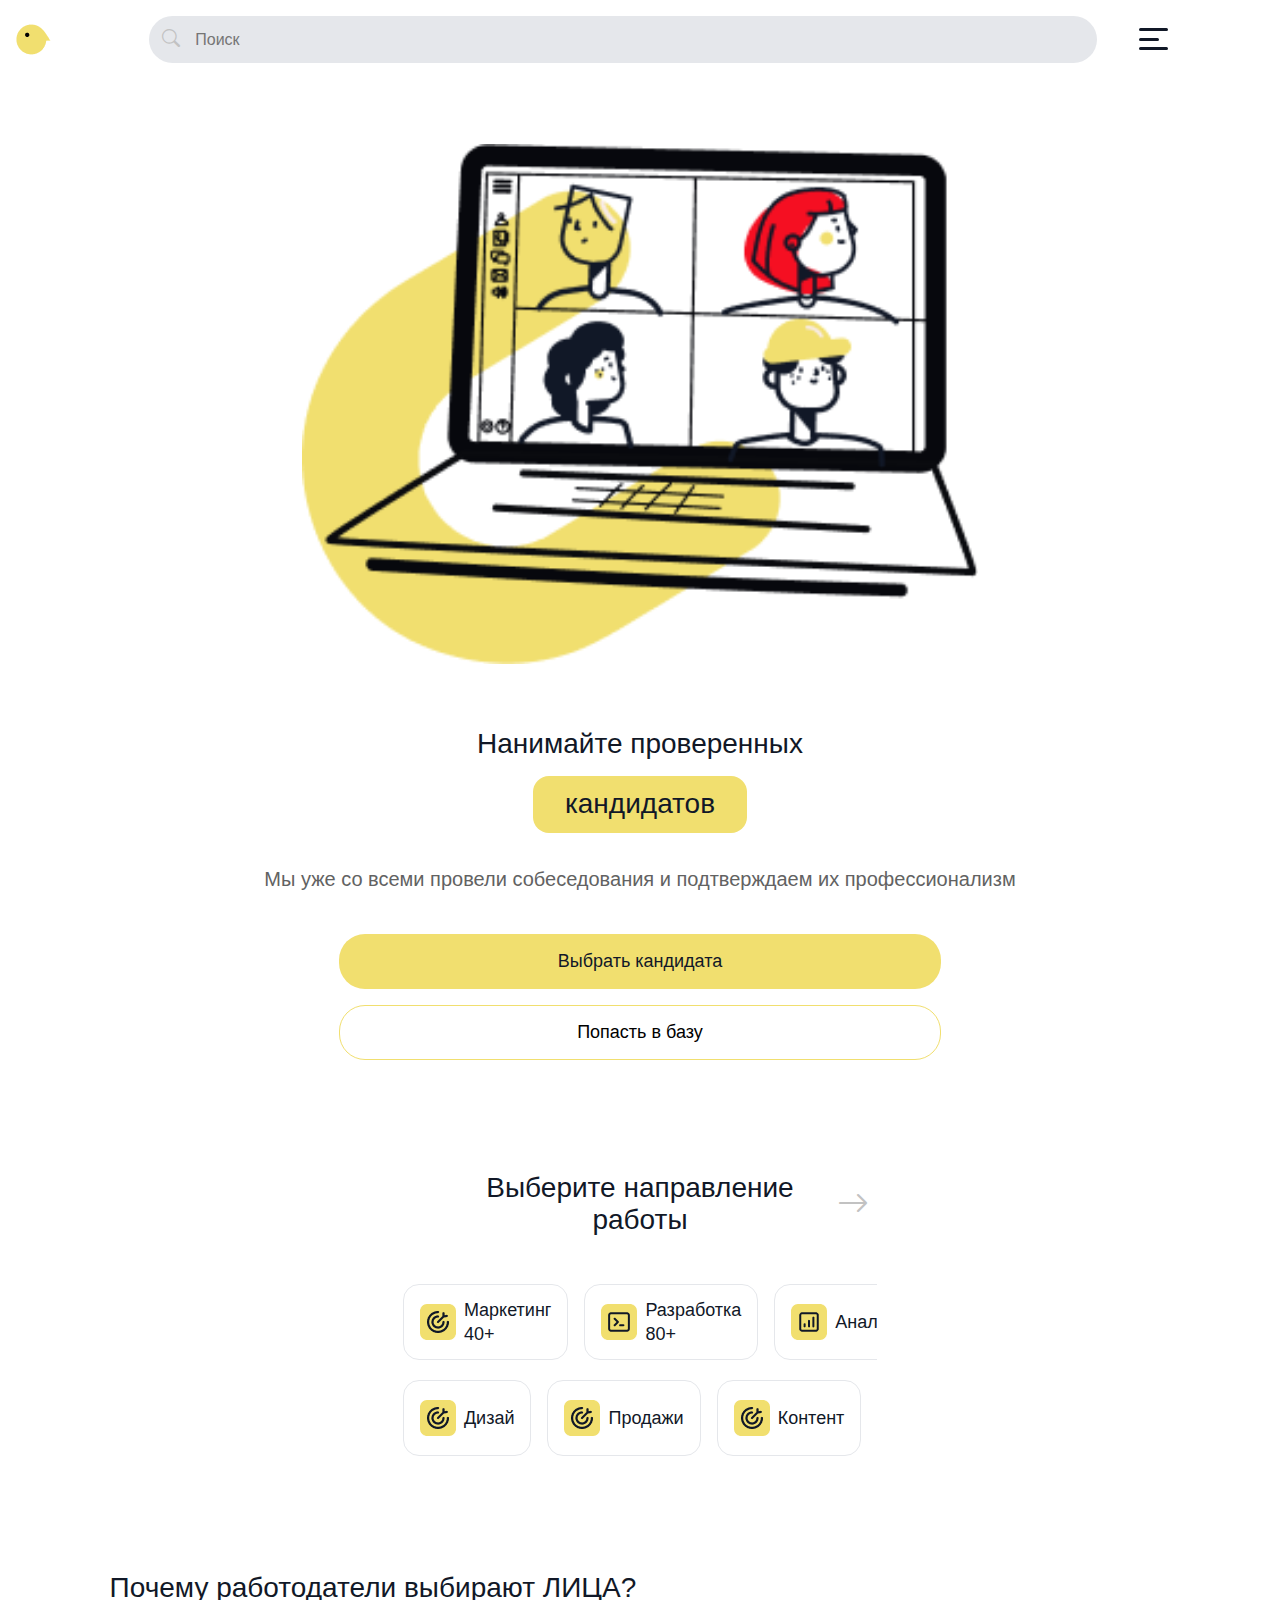
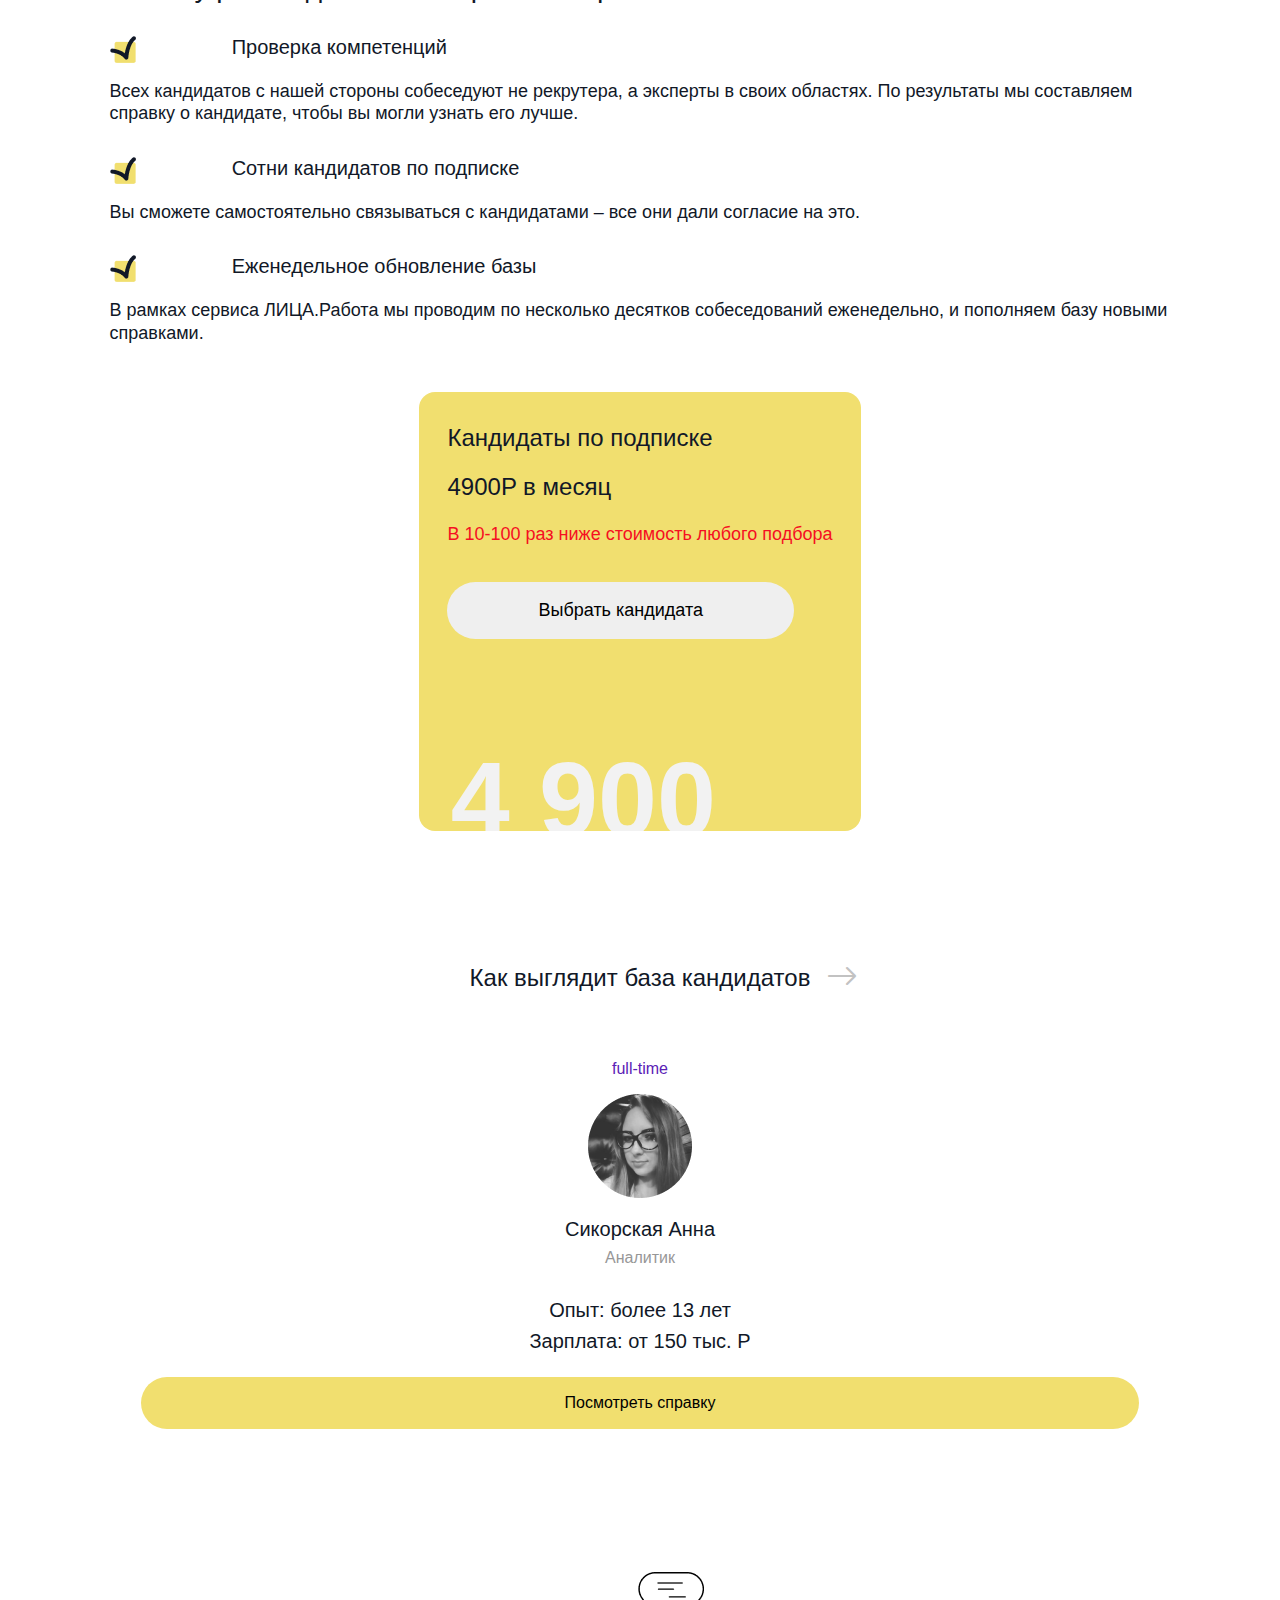
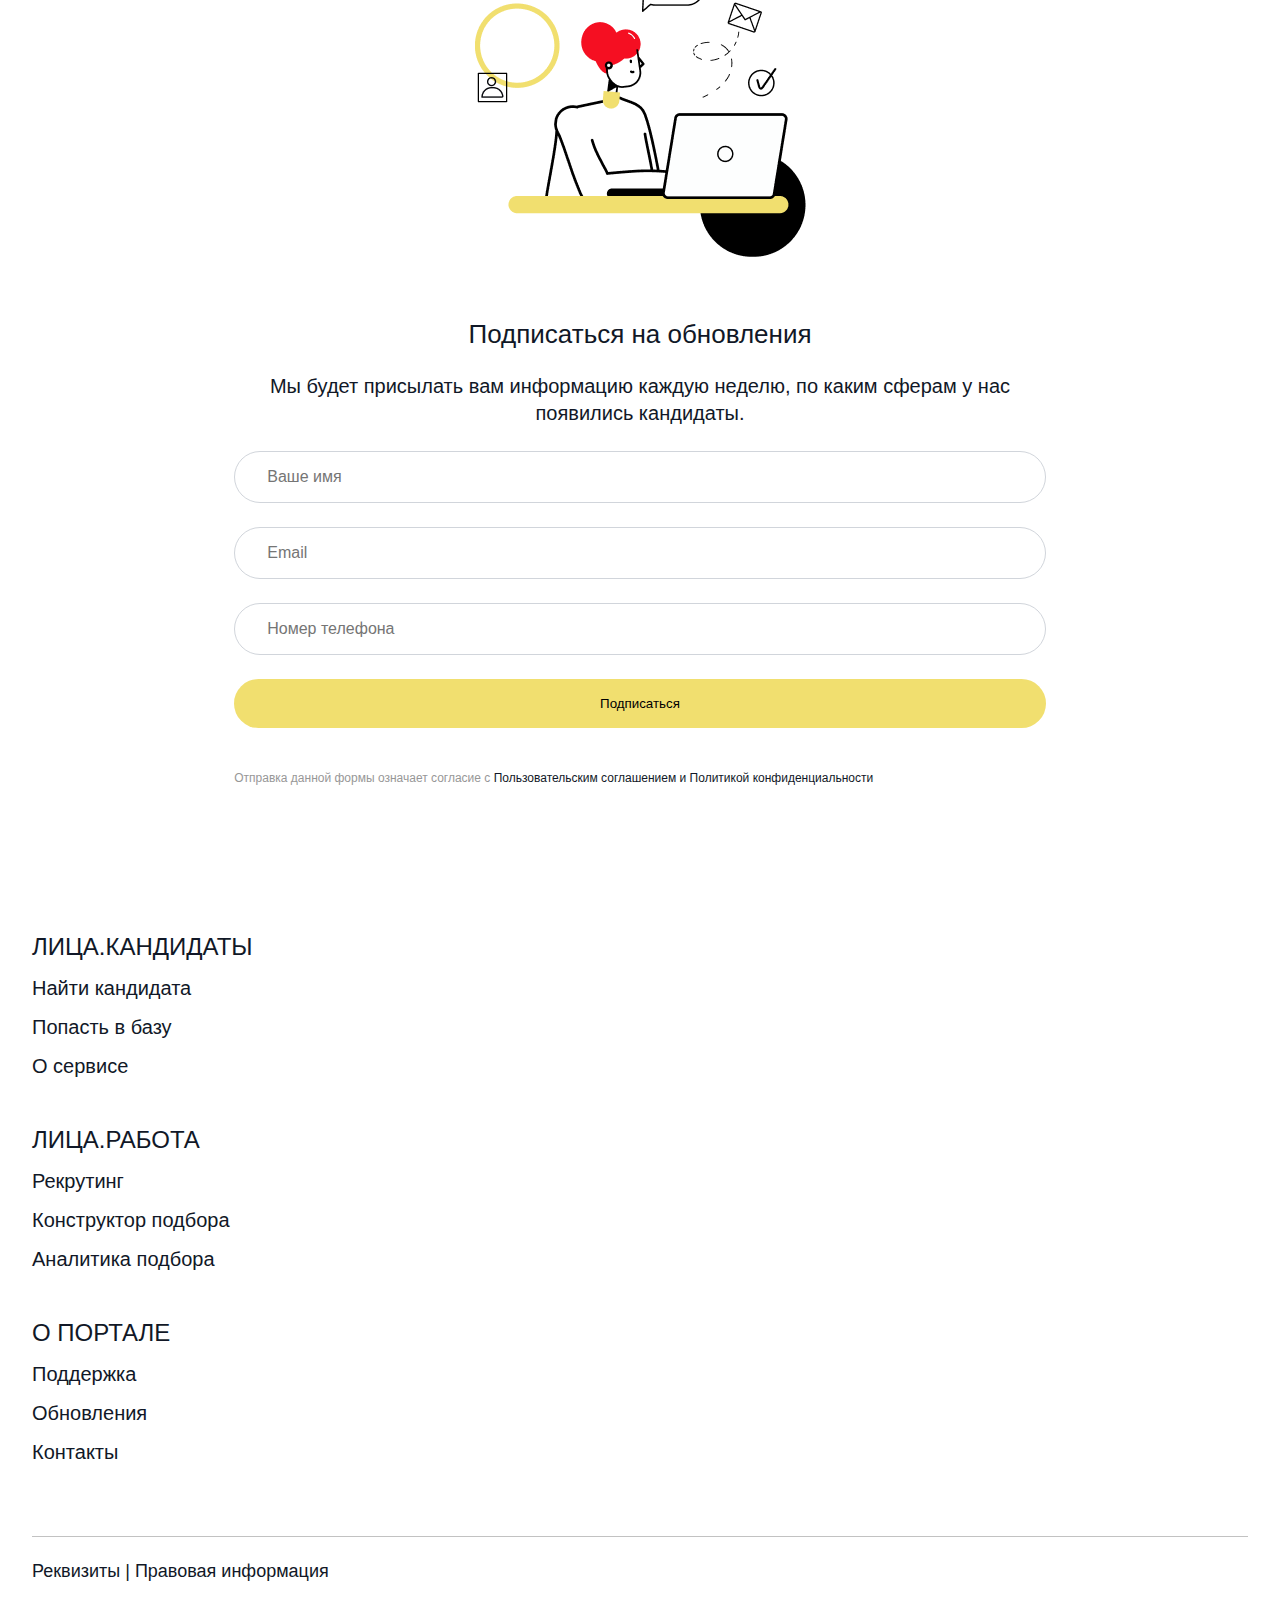
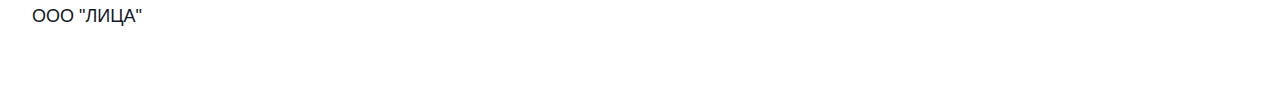
==== index.html @ d03c1501 "add fogot password element" ====
<!DOCTYPE html>
<html lang="en">
<head>
    <meta charset="UTF-8">
    <meta http-equiv="X-UA-Compatible" content="IE=edge">
    <meta name="viewport" content="width=device-width, initial-scale=1.0">
    <!-- StyleSheet -->
    <link rel="stylesheet" href="./css/main.css">

    <!-- BootStrap icons -->
    <link rel="stylesheet" href="https://cdn.jsdelivr.net/npm/bootstrap-icons@1.10.2/font/bootstrap-icons.css">
    <title>Лица.Кандмдаты</title>
</head>
<body>

    <header class="sticky__header">
        <img src="./img/logo.png" alt="">
        <div class="sticky__header--search">
            <i class="bi bi-search"></i>
            <input type="text" placeholder="Поиск">
        </div>
        <div class="sticky__header--menu">
            <div class="sticky__header--menu--item"></div>
        </div>
    </header>

    <section class="header">
        <img class="header--img" src="./img/scene 14.png" alt="">

        <article>
            <h1>Нанимайте проверенных</h1>
            <h1 class="sub_cite">кандидатов</h1>
            <p>Мы уже со всеми провели собеседования и подтверждаем их профессионализм</p>
            <button class="select_candidate">Выбрать кандидата</button>
            <button class="base_structers">Попасть в базу</button>
        </article>
    </section>

    <!-- PopUp Menu -->
    <div class="popUpMenu">
        <header>
            <img src="./img/logo.png" alt="">
            <div class="sticky__header--menu">
                <div class="menu--item"></div>
            </div>
        </header>
        <div class="popUpMenu__search">
            <i class="bi bi-search"></i>
            <input type="text" placeholder="Поиск">
        </div>

        <div class="popUpMenu__mergeList">
            <ul>
                <li class="head-item" id="markets">Маркетинг</li>
                <ul class="markets"></ul>
                <li class="head-item" id="backeEnd">Backend-разработчик</li>
                <ul class="backeEnd"></ul>
                <li class="head-item" id="disign">Дизайнеры</li>
                <ul class="disign"></ul>
                <li class="head-item" id="manage">Менеджеры по продажам</li>
                <ul class="manage"></ul>
                <li class="head-item">Пункт 1</li>
                <li class="head-item">Пункт 2</li>
                <li class="head-item">Пункт 3</li>
            </ul>
        </div>

        <span class="show--more">Еще <span><i class="bi bi-caret-down"></i></span></span>

        <ul class="popUpMenu__list">
            <li><a href="#">Найти кандидата</a></li>
            <li><a href="#">Попасть в базу</a></li>
            <li><a href="#">О сервисе</a></li>
        </ul>

        <button class="popUpMenu__open--btn">Войти</button>

        <h4 class="popUpMenu__regLink">Еще нет аккаунта?<a href="#"> Зарегистрироваться</a></h4>
    </div>

    <!-- Chouse direction section -->
    <section class="direction">
        <div class="direction__logo">
            <i class="bi bi-arrow-left slider__links--left"></i>
            <h1>Выберите направление работы</h1>
            <i class="bi bi-arrow-right slider__links--right"></i>
        </div>

        <div class="direction__slideMenu">

            <div class="row">
                <div class="slide">
                    <img src="./img/icon/market.png" alt="">
                    <p>Маркетинг 40+</p>
               </div>
               <div class="slide">
                   <img src="./img/icon/dev.png" alt="">
                   <p>Разработка 80+</p>
              </div>
              <div class="slide">
                   <img src="./img/icon/analis.png" alt="">
                   <p>Аналитика</p>
               </div>
               <div class="slide">
                   <img src="./img/icon/community.png" alt="">
                   <p>Комьюнити</p>
               </div>
            </div>

            <div class="row second-row">
                <div class="slide">
                    <img src="./img/icon/market.png" alt="">
                    <p>Дизай</p>
                </div>
                <div class="slide">
                    <img src="./img/icon/market.png" alt="">
                    <p>Продажи</p>
                </div>
                <div class="slide">
                    <img src="./img/icon/market.png" alt="">
                    <p>Контент</p>
                </div>
                <div class="slide">
                    <img src="./img/icon/market.png" alt="">
                    <p>Топ-менеджмент</p>
                </div>
            </div>
        </div>
    </section>

    <!-- Recomendation section -->
    <section class="recomendation">
        <h1>Почему работодатели выбирают ЛИЦА?</h1>
        <article class="recomendation__add">
            <img src="./img/yes.png" alt=""> 
            <h2>Проверка компетенций</h2>
            <p>Всех кандидатов с нашей стороны собеседуют не рекрутера,
                а эксперты в своих областях.
                По результаты мы составляем справку о кандидате, чтобы вы могли узнать его лучше.</p>
        </article>

        <article class="recomendation__add">
            <img src="./img/yes.png" alt=""> 
            <h2>Сотни кандидатов
                по подписке</h2>
            <p>Вы сможете самостоятельно связываться с кандидатами – все они дали согласие на это.</p>
        </article>

        <article class="recomendation__add">
            <img src="./img/yes.png" alt=""> 
            <h2>Еженедельное обновление базы</h2>
            <p>В рамках сервиса ЛИЦА.Работа
                мы проводим по несколько десятков собеседований еженедельно, и пополняем базу новыми справками.</p>
        </article>

        <section class="recomendation__article">
            <article>
                <h1>Кандидаты по подписке</h1>
                <h1>4900P в месяц</h1>
        
                <h2>В 10-100 раз ниже стоимость любого подбора</h2>
    
                <button>Выбрать кандидата</button>
            </article>

            <h3>4 900</h3>
        </section>

    </section>
    

    <!-- Slider with catdidates -->
    <section class="people">
        <div class="people__slide--buttons">
            <i class="bi bi-arrow-left slider__people--left"></i>
            <h1>Как выглядит база кандидатов</h1>
            <i class="bi bi-arrow-right slider__people--right"></i>
        </div>

        <section class="people__slider">
            <article class="people__slider--item">
                <h3>full-time</h3>
                <div class="people__slider__circle">
                    <img src="./img/people/Avatar(4).png" alt="">
                </div>

                <h2 class="people__slider--item--name">Сикорская Анна</h2>
                <h5>Аналитик</h5>
                <h4>Опыт: более 13 лет</h4>
                <h4>Зарплата: от 150 тыс. Р</h4>

                <button class="people__slider--item--btn">Посмотреть справку</button>
            </article>

            <article class="people__slider--item">
                <h3> <span>part-time</span> full-time</h3>
                <div class="people__slider__circle">
                    <img src="./img/people/Avatar(1).png" alt="">
                </div>

                <h2 class="people__slider--item--name">Анциферов Владимир</h2>
                <h5>Директор по маркетингу</h5>
                <h4>Опыт: более 13 лет</h4>
                <h4>Зарплата: от 200 тыс. Р</h4>

                <button class="people__slider--item--btn">Посмотреть справку</button>
            </article>

            <article class="people__slider--item">
                <h3> <span>part-time</span> full-time</h3>
                <div class="people__slider__circle">
                    <img src="./img/people/Avatar(2).png" alt="">
                </div>

                <h2 class="people__slider--item--name">Демидова Дарья</h2>
                <h5>Брендмейкер</h5>
                <h4>Опыт: более 10 лет</h4>
                <h4>Зарплата: от 100 тыс. Р</h4>

                <button class="people__slider--item--btn">Посмотреть справку</button>
            </article>
        </section>
    </section>

    <!-- Following us section -->
    <section class="follow">
        <img src="./img/scene3.png" alt="">

        <div class="follow__section">
            <h1>Подписаться на обновления</h1>
            <h2>Мы будет присылать вам информацию каждую неделю,
                по каким сферам у нас появились кандидаты.
            </h2>
            <input type="text" class="follow__section--name" placeholder="Ваше имя">
            <input type="text" class="follow__section--email" placeholder="Email">
            <input type="text" class="follow__section--phone" placeholder="Номер телефона">

            <button class="follow__section--btn">Подписаться</button>

            <p><span>Отправка данной формы означает согласие с </span> Пользовательским соглашением и Политикой конфиденциальности</p>
        </div>
    </section>

    <!-- Footer section -->
    <section class="footer">
        <ul class="footer__candidates">
            <li class="footer__candidates--item head">Лица.Кандидаты</li>
            <li class="footer__candidates--item"><a href="#">Найти кандидата</a></li>
            <li class="footer__candidates--item"><a href="#">Попасть в базу</a></li>
            <li class="footer__candidates--item"><a href="#">О сервисе</a></li>
        </ul>

        <ul class="footer__job">
            <li class="footer__job--item head">Лица.Работа</li>
            <li class="footer__job--item"><a href="#">Рекрутинг</a></li>
            <li class="footer__job--item"><a href="#">Конструктор подбора</a></li>
            <li class="footer__job--item"><a href="#">Аналитика подбора</a></li>
        </ul>

        <ul class="footer__portal">
            <li class="footer__portal--item head" >О портале</li>
            <li class="footer__portal--item"><a href="#">Поддержка</a></li>
            <li class="footer__portal--item"><a href="#">Обновления</a></li>
            <li class="footer__portal--item"><a href="#">Контакты</a></li>
        </ul>

        <footer>
            <h5 class="recvisite"><a href="#">Реквизиты</a> | <a href="#">Правовая информация</a></h5>
            <h5 class="company">ООО "ЛИЦА"</h5>
        </footer>
    </section>

    <script type="module" src="./js/main.js"></script>
</body>
</html>
---- css/main.css ----
* {
  padding: 0;
  margin: 0;
  box-sizing: border-box;
  font-weight: 400;
}

.sticky__header {
  position: fixed;
  display: grid;
  grid-template-columns: 10% 80% 10%;
  align-items: center;
  width: 100%;
  padding: 1rem;
  background-color: #fff;
  z-index: 2;
}
.sticky__header img {
  position: relative;
}
.sticky__header--search {
  background: #E5E7EB;
  color: #c2c2c2;
  padding: 0.8rem;
  border-radius: 1.6rem;
  width: 95%;
  opacity: 1;
  margin-left: 0.5rem;
}
.sticky__header--search i {
  padding-right: 0.7rem;
  font-size: 18px;
}
.sticky__header--search input {
  height: 100%;
  background: transparent;
  border: none;
  outline: none;
  width: 80%;
  font-size: 16px;
}
.sticky__header .hide {
  opacity: 0;
}
.sticky__header--menu {
  width: 1.8rem;
  height: 1.8rem;
  display: grid;
  grid-template-rows: 1fr 1fr 1fr;
  align-items: center;
  cursor: pointer;
}
.sticky__header--menu--item {
  background: #111827;
  width: 70%;
  height: 3px;
  border-radius: 3px;
}
.sticky__header--menu::after {
  content: "";
  background: #111827;
  width: 100%;
  height: 3px;
  border-radius: 3px;
}
.sticky__header--menu::before {
  content: "";
  background: #111827;
  width: 100%;
  height: 3px;
  border-radius: 3px;
}
.sticky__header--menu:hover .menu--item {
  background: #626262;
}
.sticky__header--menu:hover::before {
  background: #626262;
}
.sticky__header--menu:hover::after {
  background: #626262;
}

.header {
  display: flex;
  flex-direction: column;
  align-items: center;
  gap: 4rem;
  margin-top: 8rem;
}
.header--img {
  display: flex;
  flex-direction: column;
  width: 90%;
}
.header article {
  display: flex;
  flex-direction: column;
  text-align: center;
  gap: 1rem;
  align-items: center;
}
.header article .sub_cite {
  background-color: #F1DF6F;
  padding: 0.8rem 2rem;
  border-radius: 1rem;
}
.header article p {
  margin-top: 1rem;
  margin-bottom: 1.5rem;
  font-size: 20px;
  color: #626262;
  font-size: 400;
  line-height: 1.8rem;
}
.header article button {
  width: 80%;
  font-size: 18px;
  padding: 1rem 3rem;
  border-radius: 26px;
  border: 1px solid transparent;
  cursor: pointer;
}
.header article .select_candidate {
  background: #F1DF6F;
  color: #111827;
}
.header article .select_candidate:hover {
  background: transparent;
  border: 1px solid #F1DF6F;
}
.header article .base_structers {
  background: transparent;
  border: 1px solid #F1DF6F;
}
.header article .base_structers:hover {
  background: #F1DF6F;
  border: 1px solid transparent;
}

.popUpMenu {
  position: fixed;
  display: flex;
  flex-direction: column;
  width: 100%;
  z-index: 2;
  z-index: 1;
  background: #fff;
  padding: 1rem;
  gap: 2rem;
  visibility: hidden;
  transition: all 0.5s ease-in-out;
  transform: translateY(-100rem);
}
.popUpMenu header {
  display: flex;
  flex-direction: row;
  align-items: center;
  width: 100%;
}
.popUpMenu header .sticky__header--menu {
  position: absolute;
  width: 1.8rem;
  height: 1.8rem;
  right: 0;
  margin: 1rem;
  display: grid;
  grid-template-rows: 1fr 1fr 1fr;
  align-items: center;
  cursor: pointer;
}
.popUpMenu header .sticky__header--menu--item {
  background: #111827;
  width: 70%;
  height: 3px;
  border-radius: 3px;
  visibility: hidden;
}
.popUpMenu header .sticky__header--menu::after {
  content: "";
  background: #111827;
  width: 100%;
  height: 3px;
  border-radius: 3px;
  transform: rotate(45deg);
  transform: rotate(45deg) translateY(-1px) translateX(-1px);
}
.popUpMenu header .sticky__header--menu::before {
  content: "";
  background: #111827;
  width: 100%;
  height: 3px;
  border-radius: 3px;
  transform: rotate(-45deg) translateY(12px) translateX(-12px);
}
.popUpMenu header .sticky__header--menu:hover::before {
  background: #626262;
}
.popUpMenu header .sticky__header--menu:hover::after {
  background: #626262;
}
.popUpMenu__search {
  background: #fff;
  color: #c2c2c2;
  padding: 0.8rem;
  border-radius: 1.6rem;
  border: 1px solid #E5E7EB;
  width: 100%;
}
.popUpMenu__search i {
  padding-right: 0.7rem;
  font-size: 18px;
}
.popUpMenu__search input {
  height: 100%;
  background: transparent;
  border: none;
  outline: none;
  width: 85%;
  font-size: 16px;
}
.popUpMenu ul {
  padding-left: 1rem;
}
.popUpMenu ul li {
  margin-bottom: 1rem;
  font-size: 18px;
  font-weight: 400;
  cursor: pointer;
}
.popUpMenu ul .select--item {
  color: #F50F22;
}
.popUpMenu__mergeList {
  height: 6rem;
  overflow: hidden;
  transition: all 1s ease-in-out;
}
.popUpMenu .show--more {
  cursor: pointer;
  margin-left: 1rem;
}
.popUpMenu__open--btn {
  width: 100%;
  font-size: 18px;
  padding: 0.8rem;
  border-radius: 26px;
  border: 1px solid transparent;
  cursor: pointer;
  background: #F1DF6F;
}
.popUpMenu__open--btn:hover {
  border: 1px solid #F1DF6F;
  background: #fff;
}
.popUpMenu__regLink {
  margin-top: -1rem;
  font-weight: 400;
  text-align: center;
  font-size: 16px;
  margin-bottom: 5rem;
}
.popUpMenu__regLink a {
  color: #F50F22;
}

.direction {
  display: flex;
  flex-direction: column;
  gap: 3rem;
}
.direction__logo {
  display: grid;
  grid-template-columns: 10% 80% 10%;
  align-items: center;
  text-align: center;
}
.direction__logo i {
  font-size: 2rem;
  color: #c2c2c2;
  cursor: pointer;
}
.direction__logo i:hover {
  color: #626262;
}
.direction__slideMenu {
  position: relative;
  height: 11rem;
  display: grid;
  grid-template-rows: 1fr 1fr;
  gap: 1rem;
  overflow: hidden;
}
.direction__slideMenu .row {
  padding: -1rem;
  position: absolute;
  width: 100%;
  display: flex;
  flex-direction: row;
  gap: 1rem;
  transition: all 0.4s ease-in-out;
}
.direction__slideMenu .row .slide {
  display: flex;
  flex-direction: row;
  padding: 0.8rem 1rem;
  background: #fff;
  border: 1px solid #E5E7EB;
  border-radius: 1rem;
  font-weight: 300;
  font-size: 18px;
  align-items: center;
  gap: 0.5rem;
  line-height: 1.5rem;
}
.direction__slideMenu .second-row {
  margin-top: 6rem;
}

.footer {
  width: 100%;
  display: flex;
  flex-direction: column;
  font-size: 20px;
  font-weight: 300;
  padding: 3rem 2rem;
}
.footer ul {
  margin-bottom: 2rem;
}
.footer ul li {
  margin-bottom: 1rem;
}
.footer ul li a:hover {
  color: #626262;
}
.footer ul .head {
  font-size: 24px;
  font-weight: 500;
  text-transform: uppercase;
}
.footer footer {
  margin-top: 1.5rem;
  border-top: 1px solid #c2c2c2;
}
.footer footer h5 {
  margin-top: 1.5rem;
  font-weight: 400;
  font-size: 18px;
  margin-bottom: 0.7rem;
}

.recomendation {
  display: flex;
  flex-direction: column;
  align-items: center;
  gap: 2rem;
  color: #111827;
}
.recomendation h1 {
  width: 85%;
}
.recomendation__add {
  display: grid;
  grid-template-columns: 10% 90%;
  gap: 1rem;
  width: 85%;
}
.recomendation__add h2 {
  font-size: 20px;
  width: 90%;
}
.recomendation__add p {
  grid-column: 1/span 2;
  line-height: 1.4rem;
  font-size: 18px;
}
.recomendation__article {
  padding: 0;
  margin: 1rem;
  overflow: hidden;
}
.recomendation__article article {
  background: #F1DF6F;
  border-radius: 16px;
  padding: 2rem 1.8rem;
  display: flex;
  flex-direction: column;
  gap: 1.3rem;
  padding-bottom: 12rem;
  overflow: hidden;
}
.recomendation__article article h1 {
  font-size: 24px;
  font-weight: 400;
}
.recomendation__article article h2 {
  font-size: 18px;
  color: #F50F22;
  line-height: 1.5rem;
}
.recomendation__article article button {
  margin-top: 1rem;
  width: 90%;
  font-size: 18px;
  padding: 18px 32px;
  border-radius: 32px;
  border: none;
  cursor: pointer;
}
.recomendation__article h3 {
  position: absolute;
  font-size: 106px;
  font-weight: 700;
  bottom: -1.8rem;
  right: -2rem;
  color: #F2F2F2;
  width: 100%;
}

.people {
  text-align: center;
  width: 100%;
}
.people__slide--buttons {
  display: flex;
  justify-content: center;
  align-items: center;
  gap: 1rem;
}
.people__slide--buttons h1 {
  font-size: 24px;
  line-height: 2rem;
}
.people__slide--buttons i {
  font-size: 2rem;
  color: #c2c2c2;
  cursor: pointer;
}
.people__slide--buttons i:hover {
  color: #626262;
}
.people__slider {
  position: relative;
  padding: 0;
  margin-top: 4rem;
  height: 25rem;
  overflow: hidden;
}
.people__slider article {
  position: absolute;
  width: 100%;
  display: flex;
  flex-direction: column;
  align-items: center;
  gap: 1rem;
  transition: all 0.4s ease-in-out;
}
.people__slider article span {
  color: #F50F22;
}
.people__slider article h3 {
  color: #5B21B6;
  font-size: 16px;
}
.people__slider article h2 {
  font-size: 20px;
  margin-bottom: -0.5rem;
}
.people__slider article h5 {
  font-size: 16px;
  color: #979797;
  margin-bottom: 1rem;
}
.people__slider article h4 {
  font-size: 20px;
  margin-bottom: -0.5rem;
}
.people__slider article__circle {
  height: 104px;
  width: 104px;
  border-radius: 50%;
  display: flex;
  justify-content: center;
  align-items: center;
  overflow: hidden;
}
.people__slider article button {
  width: 80%;
  margin-top: 1rem;
  background: #F1DF6F;
  border: 1px solid transparent;
  font-size: 16px;
  padding: 1rem 2rem;
  border-radius: 2rem;
  cursor: pointer;
}
.people__slider article button:hover {
  background: transparent;
  border: 1px solid #F1DF6F;
}

.follow {
  display: flex;
  flex-direction: column;
  align-items: center;
}
.follow__section {
  width: 85%;
  display: flex;
  flex-direction: column;
  text-align: center;
  gap: 1.5rem;
  margin-top: 4rem;
  line-height: 1.7rem;
}
.follow__section h1 {
  font-size: 26px;
}
.follow__section h2 {
  font-size: 20px;
}
.follow__section input {
  background: transparent;
  font-size: 16px;
  border: 1px solid #D1D5DB;
  padding: 1rem 2rem;
  border-radius: 2rem;
  outline: none;
}
.follow__section button {
  background: #F1DF6F;
  padding: 1rem 2rem;
  border: 1px solid transparent;
  border-radius: 2rem;
  cursor: pointer;
}
.follow__section button:hover {
  background: transparent;
  border: 1px solid #F1DF6F;
}
.follow__section p {
  margin-top: 1rem;
  text-align: initial;
  font-size: 12px;
  line-height: 1.3rem;
}
.follow__section p span {
  color: #979797;
}

.popUp__Follow {
  position: fixed;
  display: flex;
  flex-direction: column;
  align-items: center;
  text-align: center;
  gap: 2rem;
  padding: 3rem 2rem;
  margin: 1rem;
  border-radius: 16px;
  background: #fff;
  transform: translateY(22vh);
}
.popUp__Follow h1 {
  font-size: 30px;
  display: flex;
  align-items: center;
  gap: 0.3rem;
}
.popUp__Follow h2 {
  font-size: 24px;
}
.popUp__Follow button {
  background: #F1DF6F;
  border: 1px solid transparent;
  padding: 1rem 3rem;
  border-radius: 3rem;
  width: 90%;
  font-size: 18px;
  cursor: pointer;
}
.popUp__Follow button:hover {
  background: #fff;
  border: 1px solid #F1DF6F;
}

.popUp__Follow {
  position: fixed;
  display: flex;
  flex-direction: column;
  align-items: center;
  text-align: center;
  gap: 2rem;
  padding: 3rem 2rem;
  margin: 1rem;
  border-radius: 16px;
  background: #fff;
  transform: translateY(20vh);
}
.popUp__Follow h1 {
  font-size: 30px;
  display: flex;
  align-items: center;
  gap: 0.3rem;
}
.popUp__Follow h2 {
  font-size: 24px;
}
.popUp__Follow button {
  background: #F1DF6F;
  border: 1px solid transparent;
  padding: 1rem 3rem;
  border-radius: 3rem;
  width: 90%;
  font-size: 18px;
  cursor: pointer;
}
.popUp__Follow button:hover {
  background: #fff;
  border: 1px solid #F1DF6F;
}

.enter {
  position: fixed;
  margin: 1rem;
  padding: 2rem 1rem;
  display: flex;
  flex-direction: column;
  align-items: center;
  gap: 2rem;
  background: #fff;
  border-radius: 2rem;
  z-index: 2;
  transform: translateY(8vh);
}
.enter__exit {
  position: relative;
  width: 100%;
  height: 2rem;
  margin-top: -1rem;
}
.enter__exit__block {
  position: absolute;
  width: 2rem;
  height: 100%;
  cursor: pointer;
  right: 0;
}
.enter__exit__block--elm {
  position: absolute;
  right: 0;
  width: 2rem;
  background: #000;
  height: 0.1rem;
  transform: rotate(45deg);
  visibility: hidden;
}
.enter__exit__block::before {
  content: " ";
  position: absolute;
  right: 0;
  width: 2rem;
  background: #000;
  height: 0.1rem;
  margin-top: 2rem;
  transform: rotate(45deg);
}
.enter__exit__block::after {
  position: absolute;
  right: 0;
  content: " ";
  width: 2rem;
  background: #000;
  height: 0.1rem;
  margin-top: 2rem;
  transform: rotate(-45deg);
}
.enter__exit__block:hover::before {
  background: #626262;
}
.enter__exit__block:hover::after {
  background: #626262;
}
.enter h1 {
  display: flex;
  align-items: center;
  text-align: center;
  gap: 0.3rem;
  font-size: 30px;
  margin-top: -1rem;
}
.enter h2 {
  text-align: center;
  font-size: 24px;
}
.enter input {
  border: 1px solid #c2c2c2;
  border-radius: 2rem;
  padding: 1rem 2rem;
  width: 90%;
  outline: none;
}
.enter__forgot {
  width: 90%;
  text-align: right;
  font-size: 16px;
  color: #374151;
  cursor: pointer;
}
.enter__forgot:hover {
  color: #F50F22;
}
.enter button {
  width: 85%;
  padding: 1rem;
  border-radius: 2rem;
  border: 1px solid transparent;
  cursor: pointer;
  font-size: 18px;
}
.enter__enter--btn {
  background: #F1DF6F;
}
.enter__enter--btn:hover {
  border: 1px solid #F1DF6F;
  background: #fff;
}
.enter__reg--btn {
  background: #fff;
  border: 1px solid #F1DF6F;
}
.enter__reg--btn:hover {
  border: 1px solid transparent;
  background: #F1DF6F;
}

.forgot__password {
  width: 90%;
  position: fixed;
  margin: 1rem;
  padding: 3rem 1rem;
  display: flex;
  flex-direction: column;
  align-items: center;
  gap: 1.5rem;
  background: #fff;
  border-radius: 2rem;
  z-index: 2;
  transform: translateY(8vh);
}
.forgot__password h1 {
  display: flex;
  align-items: center;
  text-align: center;
  gap: 0.3rem;
  font-size: 30px;
  margin-top: -1rem;
}
.forgot__password h2 {
  text-align: center;
  font-size: 24px;
}
.forgot__password input {
  border: 1px solid #c2c2c2;
  border-radius: 2rem;
  padding: 1rem 2rem;
  width: 90%;
  outline: none;
}
.forgot__password button {
  width: 85%;
  padding: 1rem;
  border-radius: 2rem;
  border: 1px solid transparent;
  cursor: pointer;
  font-size: 18px;
}
.forgot__password--change {
  background: #F1DF6F;
}
.forgot__password--change:hover {
  border: 1px solid #F1DF6F;
  background: #fff;
}

body {
  display: flex;
  flex-direction: column;
  align-items: center;
  font-family: "Franklin Gothic Medium", "Arial Narrow", Arial, sans-serif;
  gap: 5rem;
  transition: all 0.5s ease-in-out;
  color: #111827;
}

ul {
  list-style: none;
}

h1 {
  font-weight: 400;
  color: #111827;
  font-size: 28px;
}

a {
  text-decoration: none;
  color: #111827;
}

section {
  position: relative;
  padding: 1rem;
}

.show {
  visibility: visible;
  transform: translateY(0rem);
}

h2 {
  font-weight: 400;
  color: #111827;
}
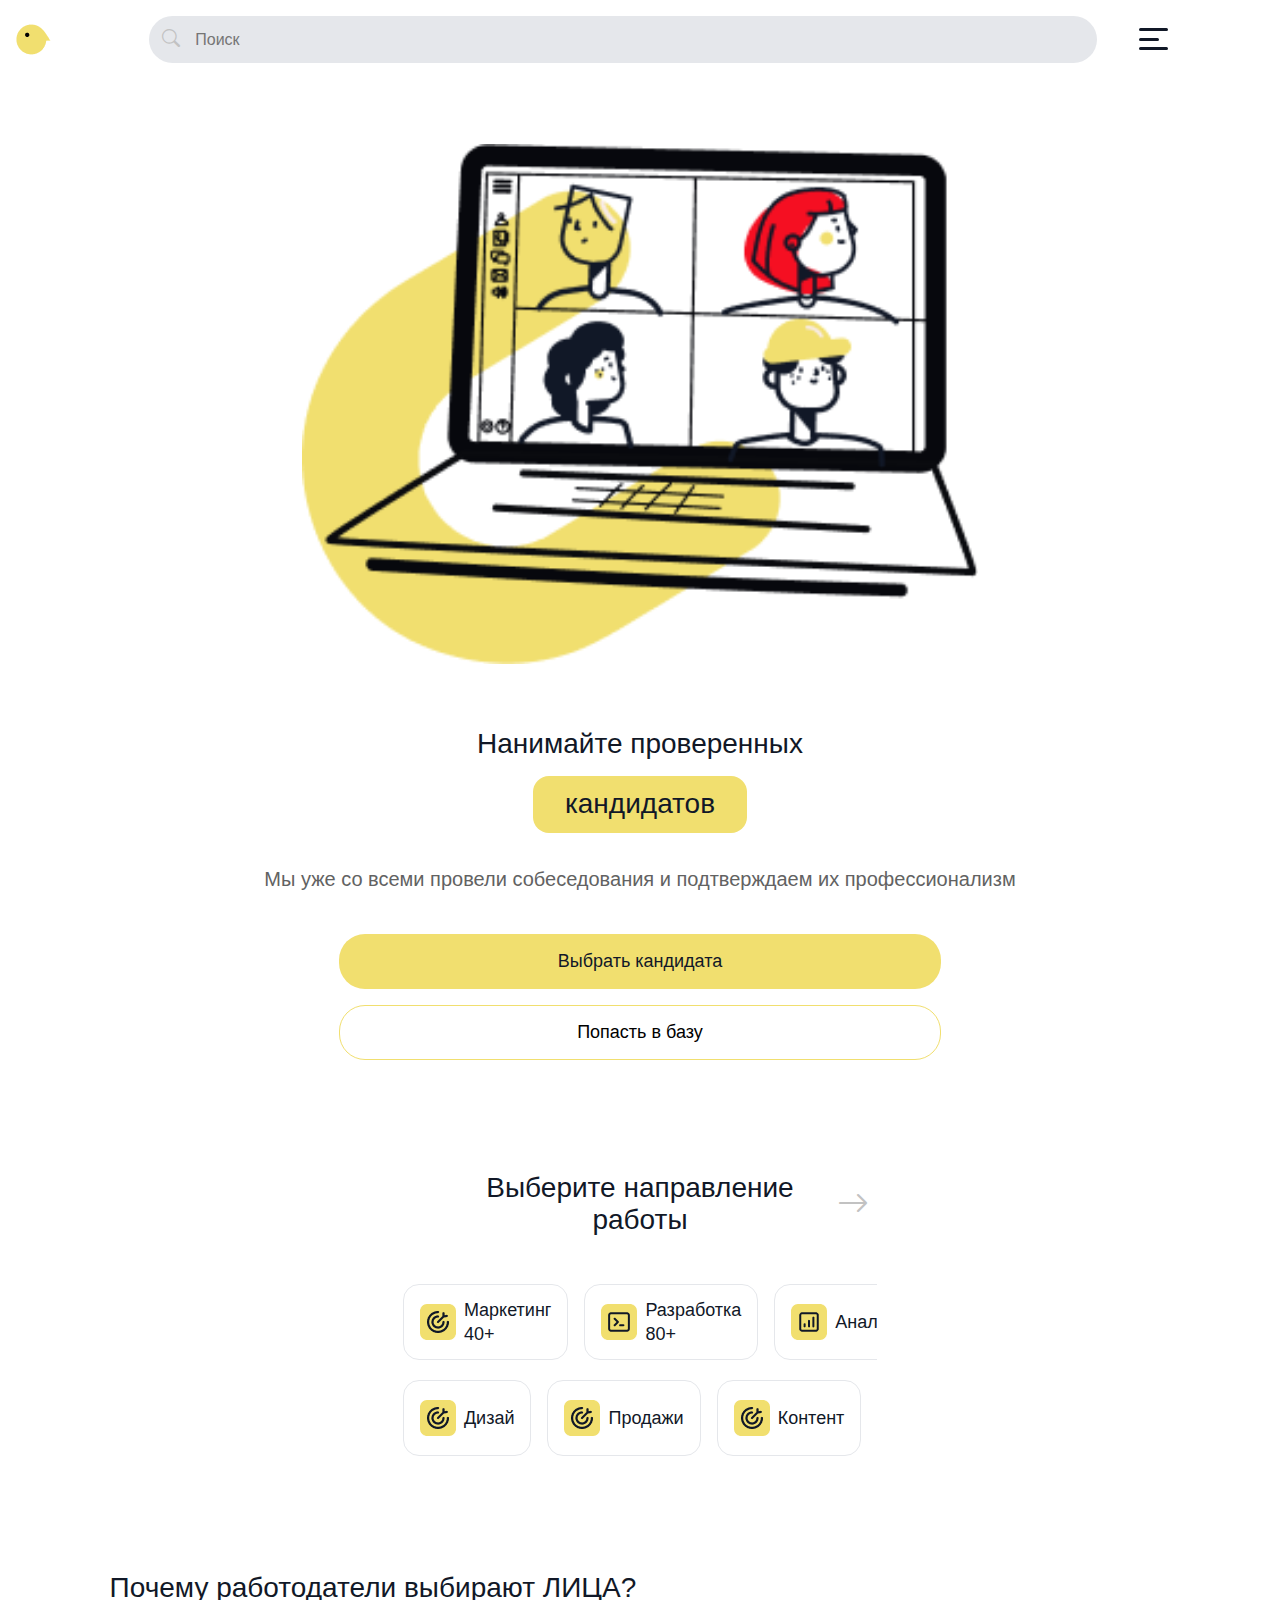
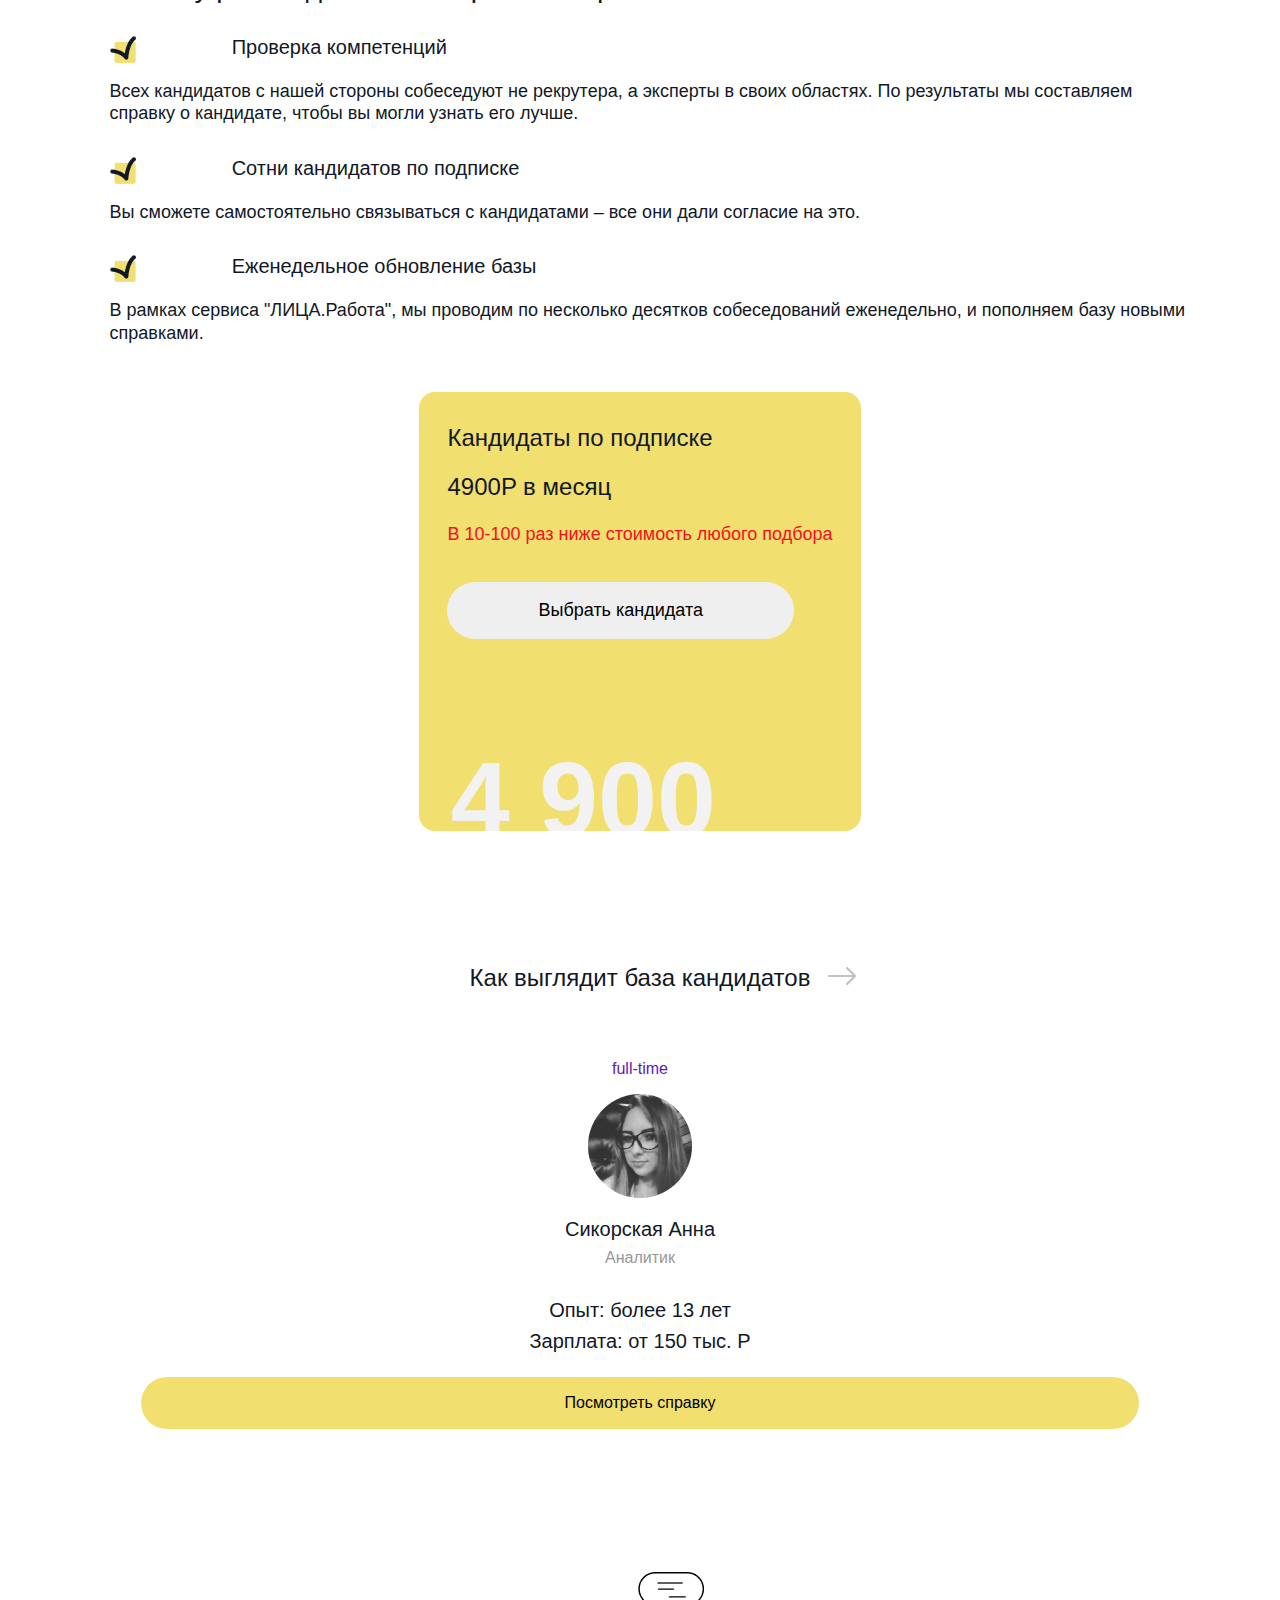
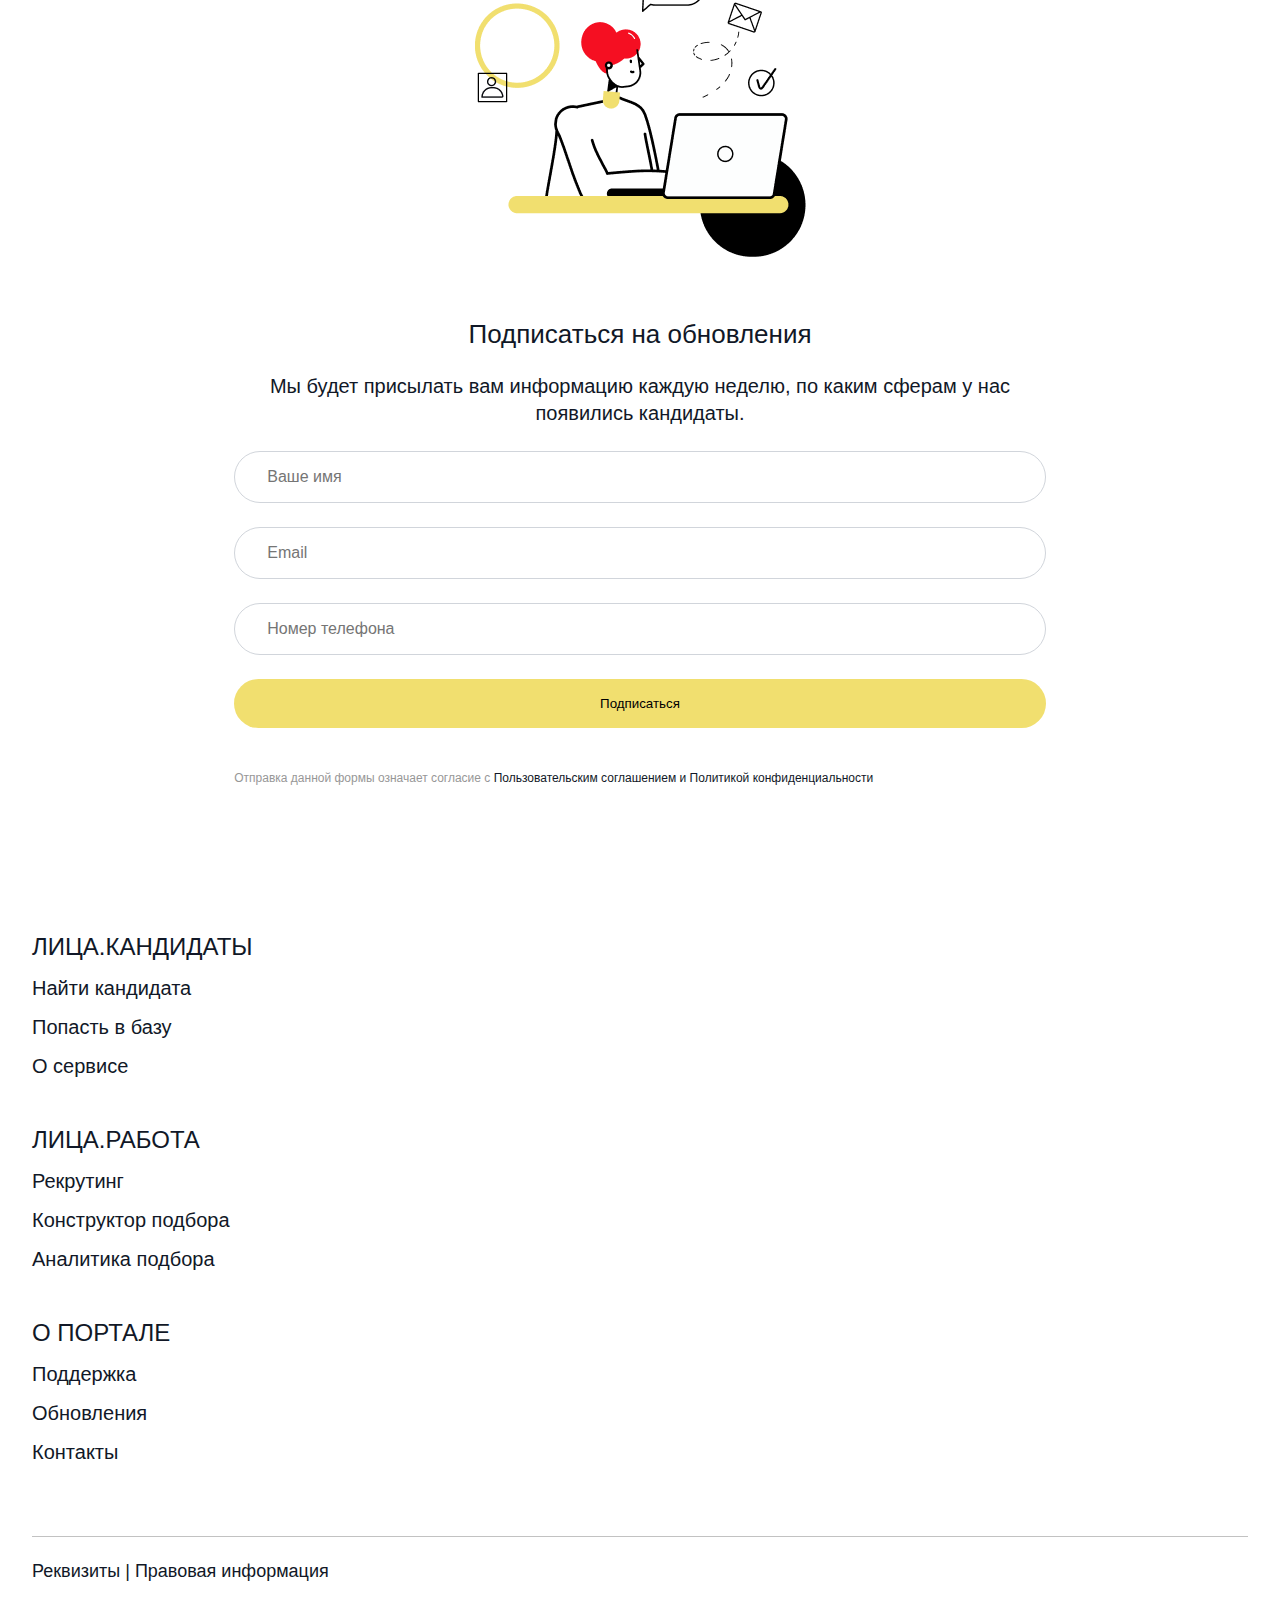
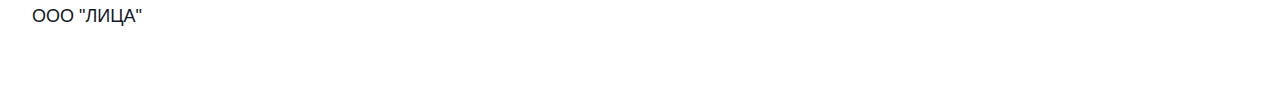
==== commit bbcb5105: "refresh" ====
--- a/index.html
+++ b/index.html
@@ -9,7 +9,7 @@
 
     <!-- BootStrap icons -->
     <link rel="stylesheet" href="https://cdn.jsdelivr.net/npm/bootstrap-icons@1.10.2/font/bootstrap-icons.css">
-    <title>Лица.Кандмдаты</title>
+    <title>Лица.Кандидаты</title>
 </head>
 <body>
 
@@ -75,7 +75,7 @@
 
         <button class="popUpMenu__open--btn">Войти</button>
 
-        <h4 class="popUpMenu__regLink">Еще нет аккаунта?<a href="#"> Зарегистрироваться</a></h4>
+        <h4 class="popUpMenu__regLink">Еще нет аккаунта?<a class="popUpMenu__reg--btn"> Зарегистрироваться</a></h4>
     </div>
 
     <!-- Chouse direction section -->
@@ -149,7 +149,7 @@
         <article class="recomendation__add">
             <img src="./img/yes.png" alt=""> 
             <h2>Еженедельное обновление базы</h2>
-            <p>В рамках сервиса ЛИЦА.Работа
+            <p>В рамках сервиса "ЛИЦА.Работа",
                 мы проводим по несколько десятков собеседований еженедельно, и пополняем базу новыми справками.</p>
         </article>
 
@@ -270,6 +270,7 @@
         </footer>
     </section>
 
+
     <script type="module" src="./js/main.js"></script>
 </body>
 </html>--- a/css/main.css
+++ b/css/main.css
@@ -151,6 +151,9 @@
   transition: all 0.5s ease-in-out;
   transform: translateY(-100rem);
 }
+.popUpMenu .popUpMenu__reg--btn {
+  cursor: pointer;
+}
 .popUpMenu header {
   display: flex;
   flex-direction: row;
@@ -584,69 +587,66 @@
   border: 1px solid #F1DF6F;
 }
 
-.popUp__Follow {
-  position: fixed;
-  display: flex;
-  flex-direction: column;
-  align-items: center;
-  text-align: center;
-  gap: 2rem;
-  padding: 3rem 2rem;
-  margin: 1rem;
-  border-radius: 16px;
-  background: #fff;
-  transform: translateY(20vh);
-}
-.popUp__Follow h1 {
-  font-size: 30px;
-  display: flex;
-  align-items: center;
-  gap: 0.3rem;
-}
-.popUp__Follow h2 {
-  font-size: 24px;
-}
-.popUp__Follow button {
-  background: #F1DF6F;
-  border: 1px solid transparent;
-  padding: 1rem 3rem;
-  border-radius: 3rem;
+.popUpBlock {
   width: 90%;
-  font-size: 18px;
-  cursor: pointer;
-}
-.popUp__Follow button:hover {
-  background: #fff;
-  border: 1px solid #F1DF6F;
-}
-
-.enter {
   position: fixed;
   margin: 1rem;
-  padding: 2rem 1rem;
-  display: flex;
-  flex-direction: column;
-  align-items: center;
-  gap: 2rem;
+  padding: 3rem 1rem;
+  display: flex;
+  flex-direction: column;
+  align-items: center;
+  gap: 1.5rem;
   background: #fff;
   border-radius: 2rem;
   z-index: 2;
   transform: translateY(8vh);
 }
-.enter__exit {
+.popUpBlock h1 {
+  display: flex;
+  align-items: center;
+  text-align: center;
+  gap: 0.3rem;
+  font-size: 30px;
+  margin-top: -1rem;
+}
+.popUpBlock h2 {
+  text-align: center;
+  font-size: 24px;
+}
+.popUpBlock input {
+  border: 1px solid #c2c2c2;
+  border-radius: 2rem;
+  padding: 1rem 2rem;
+  width: 90%;
+  outline: none;
+}
+.popUpBlock button {
+  width: 85%;
+  padding: 1rem;
+  border-radius: 2rem;
+  border: 1px solid transparent;
+  cursor: pointer;
+  font-size: 18px;
+  background: #F1DF6F;
+}
+.popUpBlock button:hover {
+  border: 1px solid #F1DF6F;
+  background: #fff;
+}
+.popUpBlock__exit {
   position: relative;
   width: 100%;
   height: 2rem;
   margin-top: -1rem;
 }
-.enter__exit__block {
+.popUpBlock__exit__block {
   position: absolute;
   width: 2rem;
   height: 100%;
   cursor: pointer;
   right: 0;
 }
-.enter__exit__block--elm {
+.popUpBlock__exit__block--elm {
   position: absolute;
   right: 0;
   width: 2rem;
@@ -655,7 +655,7 @@
   transform: rotate(45deg);
   visibility: hidden;
 }
-.enter__exit__block::before {
+.popUpBlock__exit__block::before {
   content: " ";
   position: absolute;
   right: 0;
@@ -665,7 +665,7 @@
   margin-top: 2rem;
   transform: rotate(45deg);
 }
-.enter__exit__block::after {
+.popUpBlock__exit__block::after {
   position: absolute;
   right: 0;
   content: " ";
@@ -675,31 +675,21 @@
   margin-top: 2rem;
   transform: rotate(-45deg);
 }
-.enter__exit__block:hover::before {
+.popUpBlock__exit__block:hover::before {
   background: #626262;
 }
-.enter__exit__block:hover::after {
+.popUpBlock__exit__block:hover::after {
   background: #626262;
 }
-.enter h1 {
-  display: flex;
-  align-items: center;
-  text-align: center;
-  gap: 0.3rem;
-  font-size: 30px;
-  margin-top: -1rem;
-}
-.enter h2 {
-  text-align: center;
-  font-size: 24px;
-}
-.enter input {
-  border: 1px solid #c2c2c2;
-  border-radius: 2rem;
-  padding: 1rem 2rem;
-  width: 90%;
-  outline: none;
-}
+
+.popUp__Follow button {
+  background: #F1DF6F;
+}
+.popUp__Follow button:hover {
+  background: #fff;
+  border: 1px solid #F1DF6F;
+}
+
 .enter__forgot {
   width: 90%;
   text-align: right;
@@ -710,21 +700,6 @@
 .enter__forgot:hover {
   color: #F50F22;
 }
-.enter button {
-  width: 85%;
-  padding: 1rem;
-  border-radius: 2rem;
-  border: 1px solid transparent;
-  cursor: pointer;
-  font-size: 18px;
-}
-.enter__enter--btn {
-  background: #F1DF6F;
-}
-.enter__enter--btn:hover {
-  border: 1px solid #F1DF6F;
-  background: #fff;
-}
 .enter__reg--btn {
   background: #fff;
   border: 1px solid #F1DF6F;
@@ -732,55 +707,6 @@
 .enter__reg--btn:hover {
   border: 1px solid transparent;
   background: #F1DF6F;
-}
-
-.forgot__password {
-  width: 90%;
-  position: fixed;
-  margin: 1rem;
-  padding: 3rem 1rem;
-  display: flex;
-  flex-direction: column;
-  align-items: center;
-  gap: 1.5rem;
-  background: #fff;
-  border-radius: 2rem;
-  z-index: 2;
-  transform: translateY(8vh);
-}
-.forgot__password h1 {
-  display: flex;
-  align-items: center;
-  text-align: center;
-  gap: 0.3rem;
-  font-size: 30px;
-  margin-top: -1rem;
-}
-.forgot__password h2 {
-  text-align: center;
-  font-size: 24px;
-}
-.forgot__password input {
-  border: 1px solid #c2c2c2;
-  border-radius: 2rem;
-  padding: 1rem 2rem;
-  width: 90%;
-  outline: none;
-}
-.forgot__password button {
-  width: 85%;
-  padding: 1rem;
-  border-radius: 2rem;
-  border: 1px solid transparent;
-  cursor: pointer;
-  font-size: 18px;
-}
-.forgot__password--change {
-  background: #F1DF6F;
-}
-.forgot__password--change:hover {
-  border: 1px solid #F1DF6F;
-  background: #fff;
 }
 
 body {
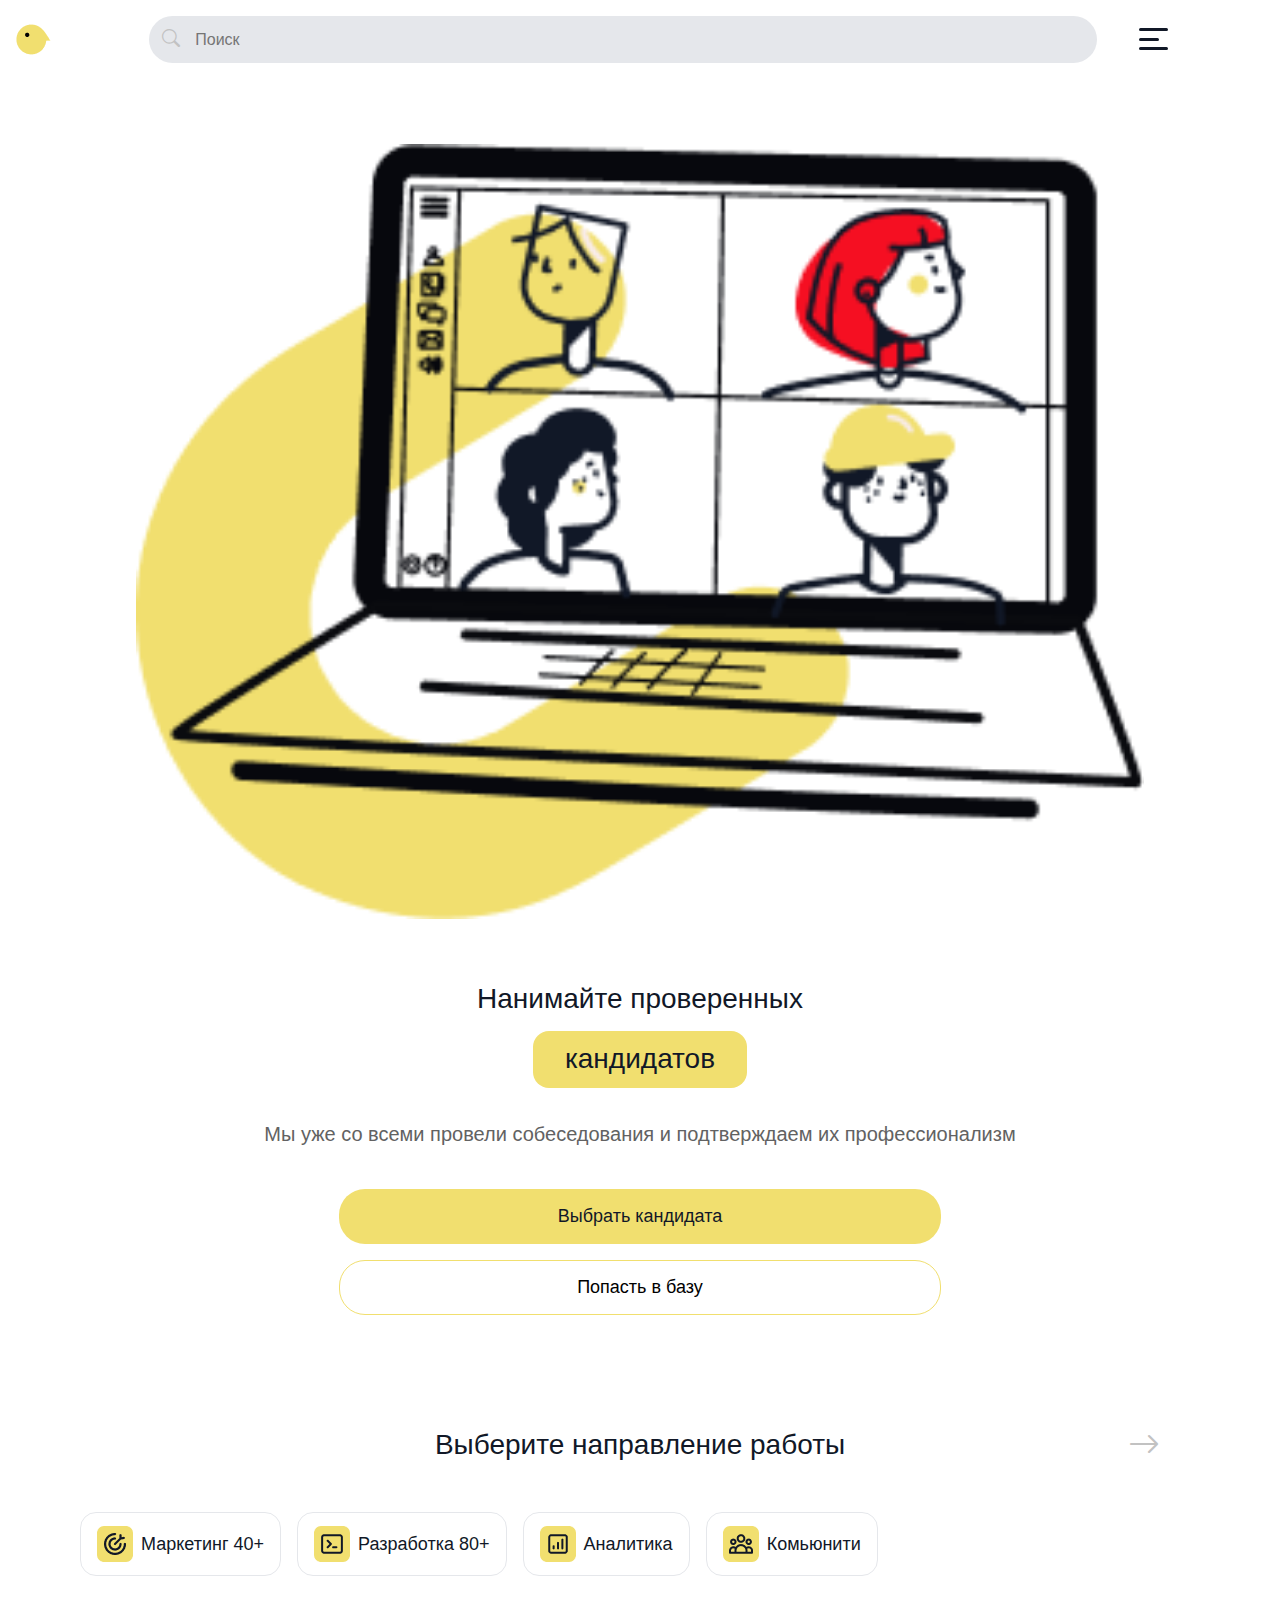
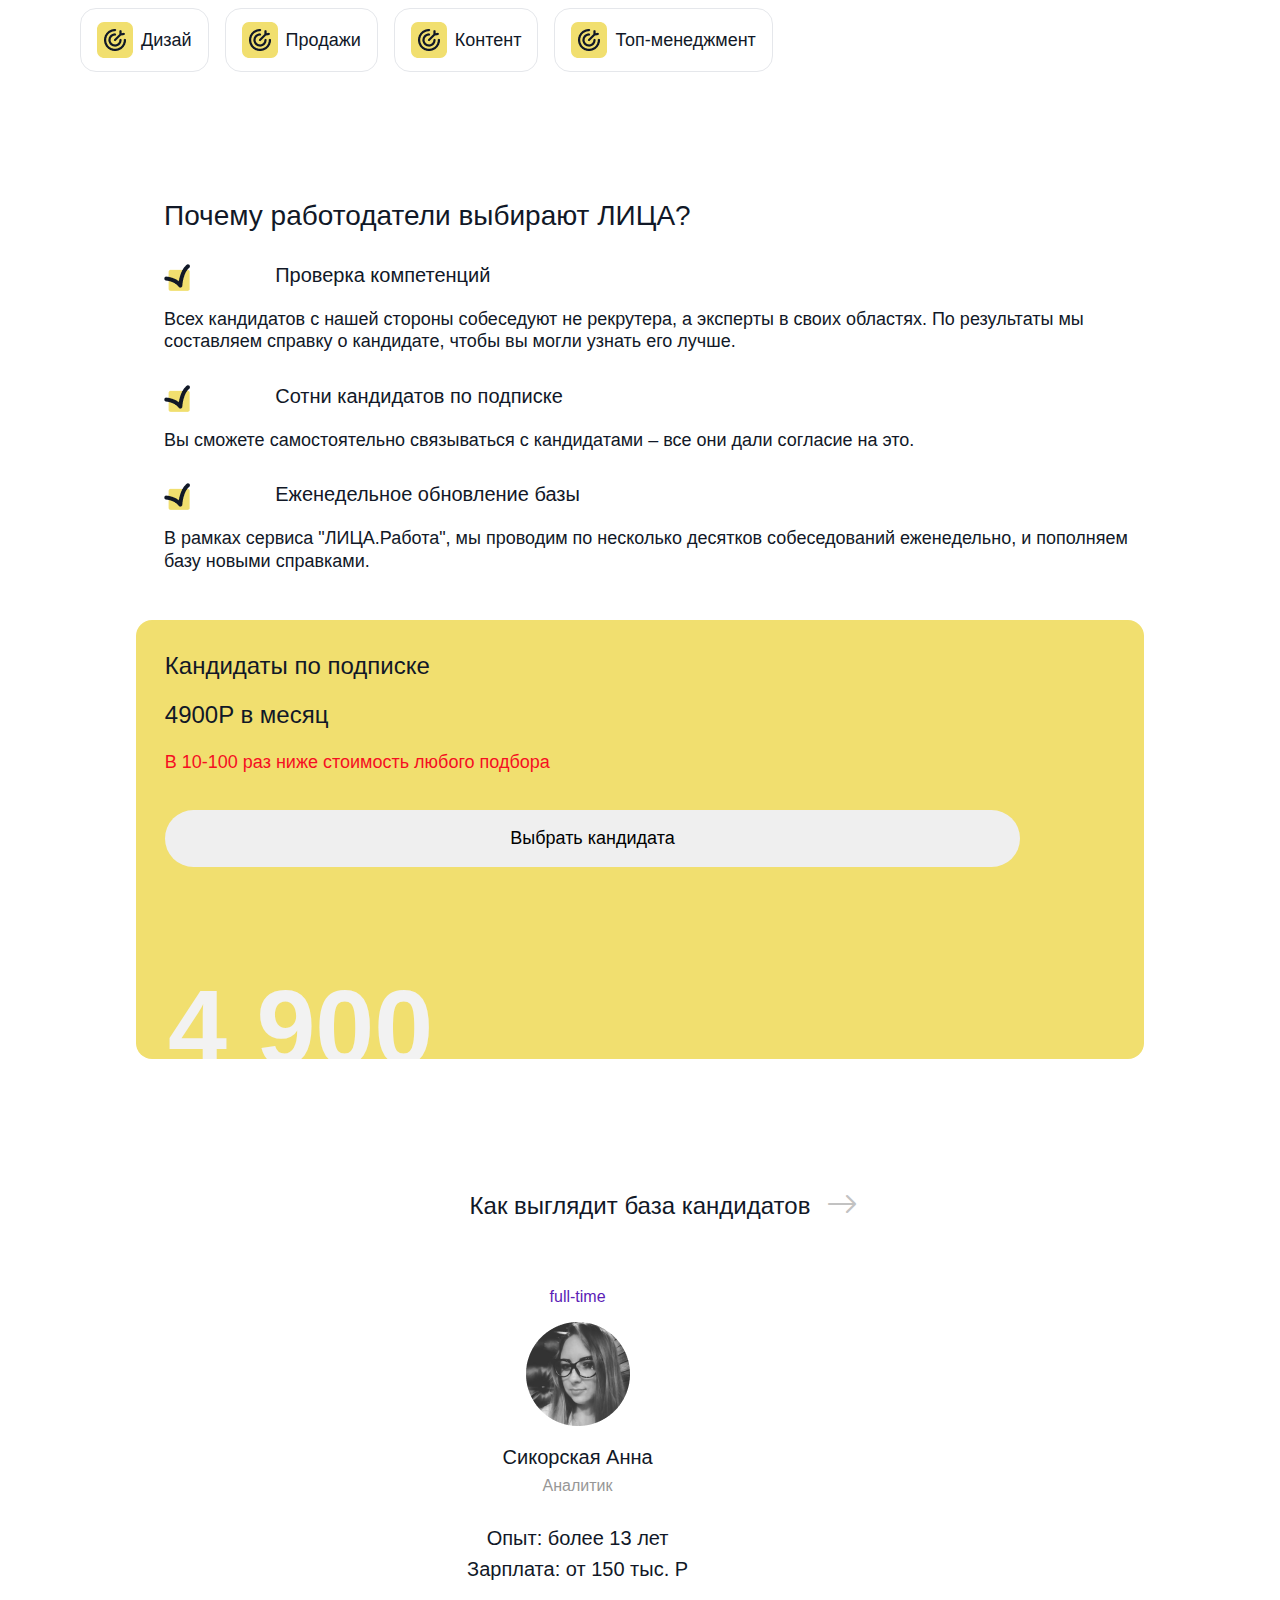
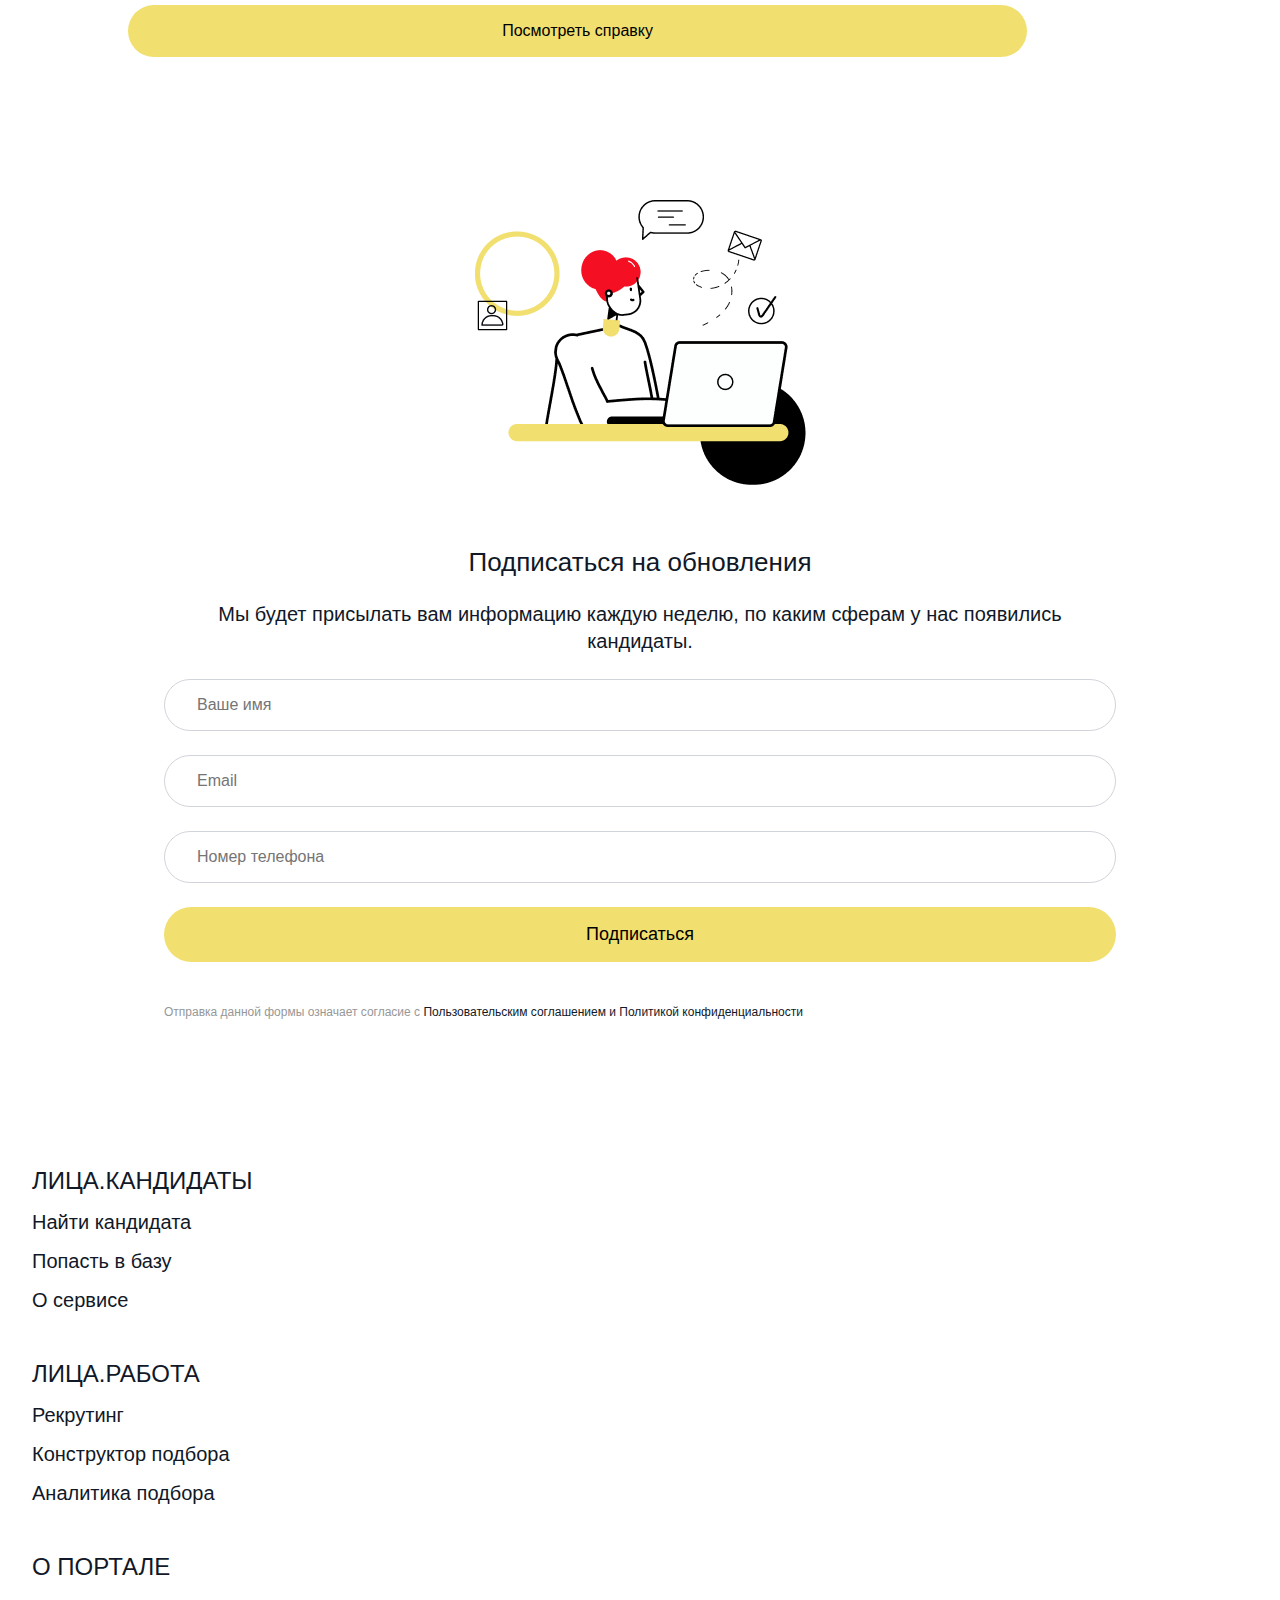
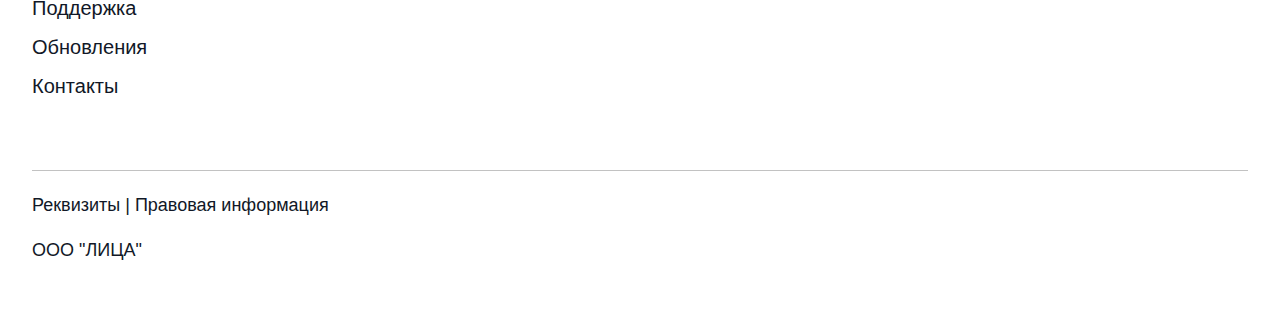
==== commit 8344a469: "add profile page" ====
--- a/index.html
+++ b/index.html
@@ -72,7 +72,6 @@
             <li><a href="#">Попасть в базу</a></li>
             <li><a href="#">О сервисе</a></li>
         </ul>
-
         <button class="popUpMenu__open--btn">Войти</button>
 
         <h4 class="popUpMenu__regLink">Еще нет аккаунта?<a class="popUpMenu__reg--btn"> Зарегистрироваться</a></h4>
@@ -270,7 +269,6 @@
         </footer>
     </section>
 
-
     <script type="module" src="./js/main.js"></script>
 </body>
 </html>--- a/css/main.css
+++ b/css/main.css
@@ -265,6 +265,33 @@
 .popUpMenu__regLink a {
   color: #F50F22;
 }
+.popUpMenu__profile {
+  padding-left: 1rem;
+  display: grid;
+  grid-template-columns: 20% 80%;
+  gap: 0.7rem;
+}
+.popUpMenu__profile img {
+  width: 100%;
+  grid-row: 1/span 2;
+}
+.popUpMenu__profile h2 {
+  margin-top: 0.6rem;
+  font-size: 18px;
+}
+.popUpMenu__profile h3 {
+  margin-top: -0.6rem;
+  font-size: 14px;
+  display: flex;
+  gap: 0.5rem;
+  align-items: center;
+}
+.popUpMenu__profile h3 div {
+  width: 0.5rem;
+  height: 0.5rem;
+  background-color: black;
+  border-radius: 50%;
+}
 
 .direction {
   display: flex;
@@ -591,7 +618,7 @@
   width: 90%;
   position: fixed;
   margin: 1rem;
-  padding: 3rem 1rem;
+  padding: 2rem 1rem;
   display: flex;
   flex-direction: column;
   align-items: center;
@@ -601,13 +628,17 @@
   z-index: 2;
   transform: translateY(8vh);
 }
+.popUpBlock a {
+  width: 100%;
+  display: flex;
+  justify-content: center;
+}
 .popUpBlock h1 {
   display: flex;
   align-items: center;
   text-align: center;
   gap: 0.3rem;
   font-size: 30px;
-  margin-top: -1rem;
 }
 .popUpBlock h2 {
   text-align: center;
@@ -663,7 +694,7 @@
   background: #000;
   height: 0.1rem;
   margin-top: 2rem;
-  transform: rotate(45deg);
+  transform: rotate(45deg) translate(-0.7rem, -0.7rem);
 }
 .popUpBlock__exit__block::after {
   position: absolute;
@@ -673,7 +704,7 @@
   background: #000;
   height: 0.1rem;
   margin-top: 2rem;
-  transform: rotate(-45deg);
+  transform: rotate(-45deg) translate(0.7rem, -0.7rem);
 }
 .popUpBlock__exit__block:hover::before {
   background: #626262;
@@ -709,6 +740,116 @@
   background: #F1DF6F;
 }
 
+.user {
+  display: flex;
+  gap: 1.5rem;
+  flex-direction: column;
+  padding: 1rem;
+}
+.user__profile {
+  margin-top: 8rem;
+  display: grid;
+  grid-template-columns: 25% 80%;
+  row-gap: 0;
+  -moz-column-gap: 1rem;
+       column-gap: 1rem;
+}
+.user__profile img {
+  width: 100%;
+  grid-row: 1/span 2;
+}
+.user__profile h2 {
+  font-size: 26px;
+  align-items: center;
+}
+.user__profile h3 {
+  font-size: 18px;
+  display: flex;
+  gap: 0.5rem;
+  align-items: center;
+}
+.user__profile h3 div {
+  width: 0.6rem;
+  height: 0.6rem;
+  background-color: #979797;
+  border-radius: 50%;
+}
+.user button {
+  width: 60%;
+  padding: 1rem;
+  border-radius: 2rem;
+  border: 1px solid transparent;
+  cursor: pointer;
+  font-size: 18px;
+  background: #F1DF6F;
+}
+.user button:hover {
+  border: 1px solid #F1DF6F;
+  background: #fff;
+}
+.user a {
+  color: #F50F22;
+  font-size: 20px;
+  text-decoration: underline;
+}
+
+.history {
+  display: flex;
+  flex-direction: column;
+  gap: 2rem;
+}
+.history div {
+  display: grid;
+  grid-template-columns: 30% 70%;
+  row-gap: 1rem;
+}
+.history div h1 {
+  grid-column: 1/2 span;
+  font-size: 24px;
+  color: #979797;
+}
+.history div h2 {
+  font-size: 20px;
+  color: #979797;
+}
+.history__contacts--left {
+  text-align: left;
+}
+.history__contacts--right {
+  text-align: right;
+}
+
+.subscribe {
+  display: flex;
+  flex-direction: column;
+  justify-content: center;
+  align-items: center;
+  gap: 2rem;
+}
+.subscribe h1 {
+  width: 100%;
+  text-align: left;
+}
+.subscribe div {
+  width: 100%;
+  display: flex;
+  flex-direction: column;
+  gap: 1rem;
+  font-size: 18px;
+}
+.subscribe div span {
+  font-size: 24px;
+}
+.subscribe button {
+  width: 100%;
+  cursor: pointer;
+  background: #F1DF6F;
+}
+.subscribe button:hover {
+  border: 1px solid #F1DF6F;
+  background: #fff;
+}
+
 body {
   display: flex;
   flex-direction: column;
@@ -737,6 +878,7 @@
 section {
   position: relative;
   padding: 1rem;
+  width: 90%;
 }
 
 .show {
@@ -747,4 +889,12 @@
 h2 {
   font-weight: 400;
   color: #111827;
+}
+
+button {
+  font-size: 18px;
+  padding: 1rem;
+  border-radius: 2rem;
+  border: 1px solid transparent;
+  cursor: pointer;
 }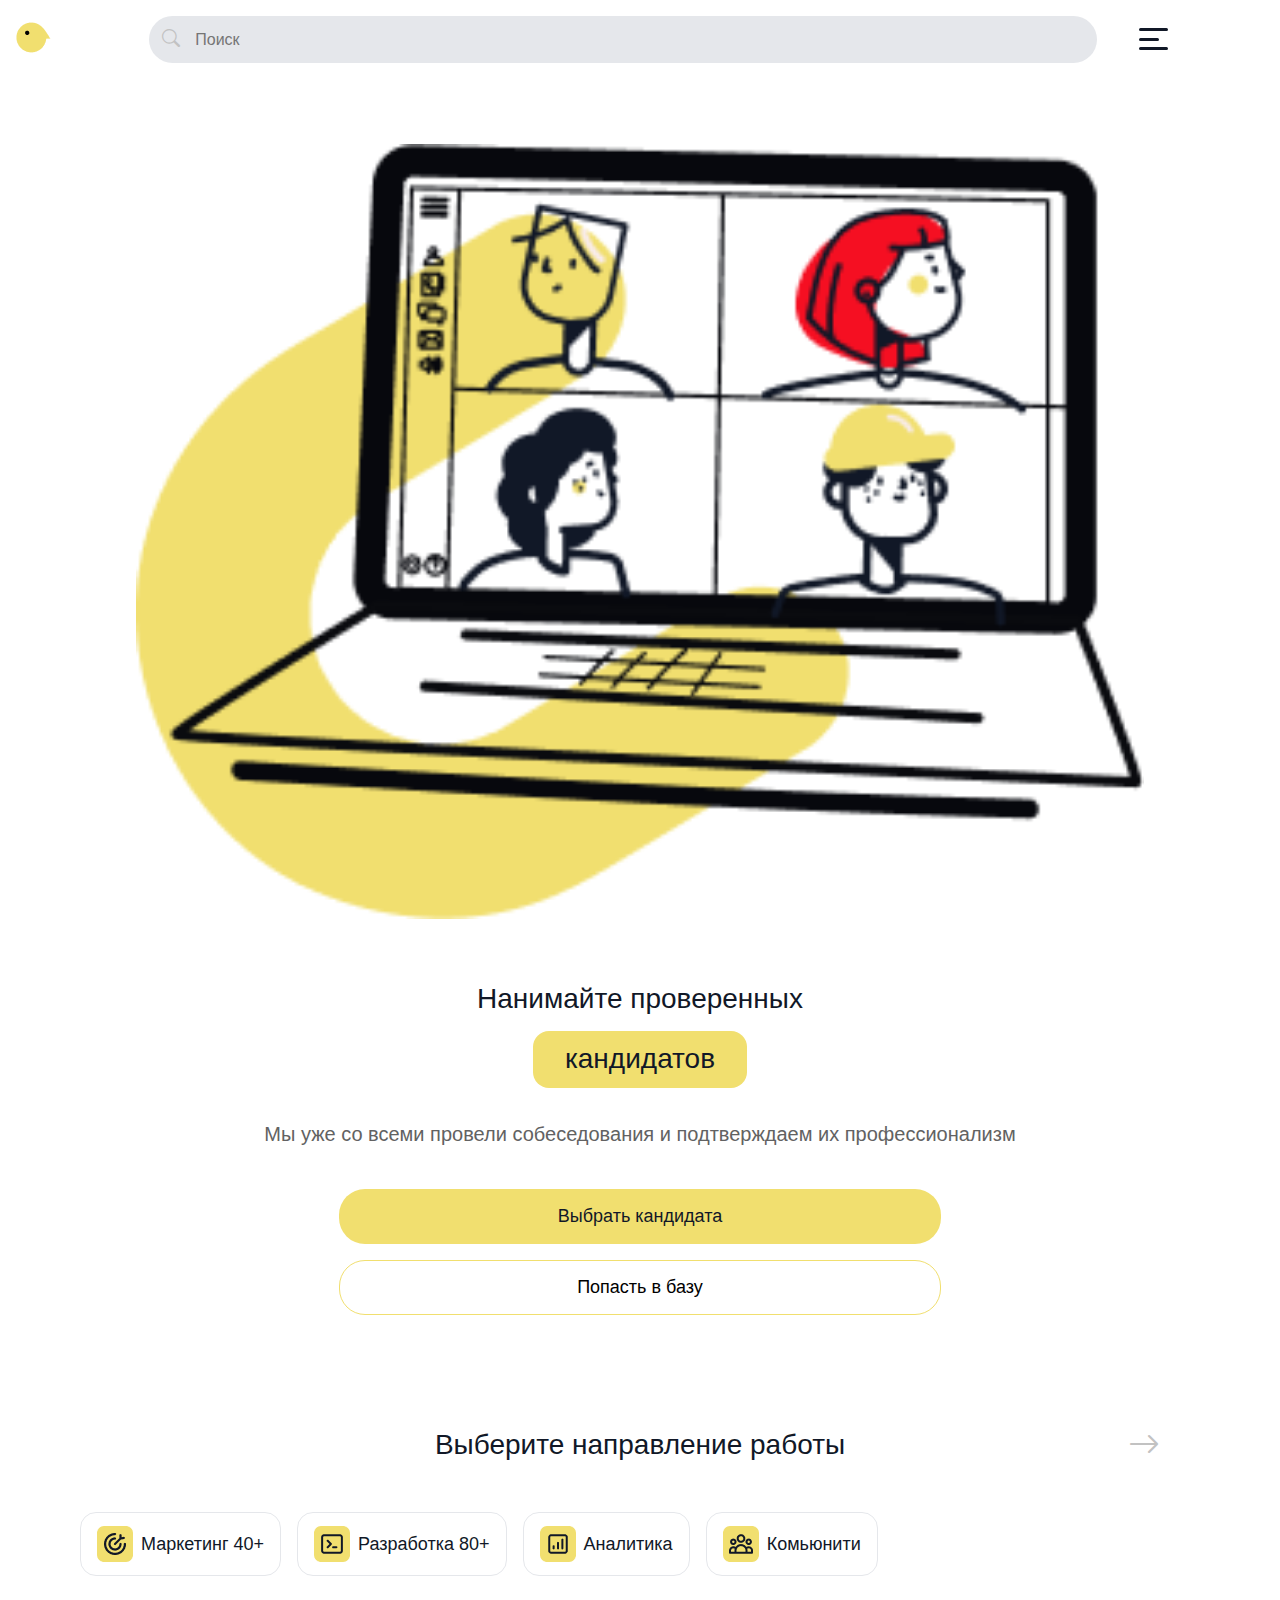
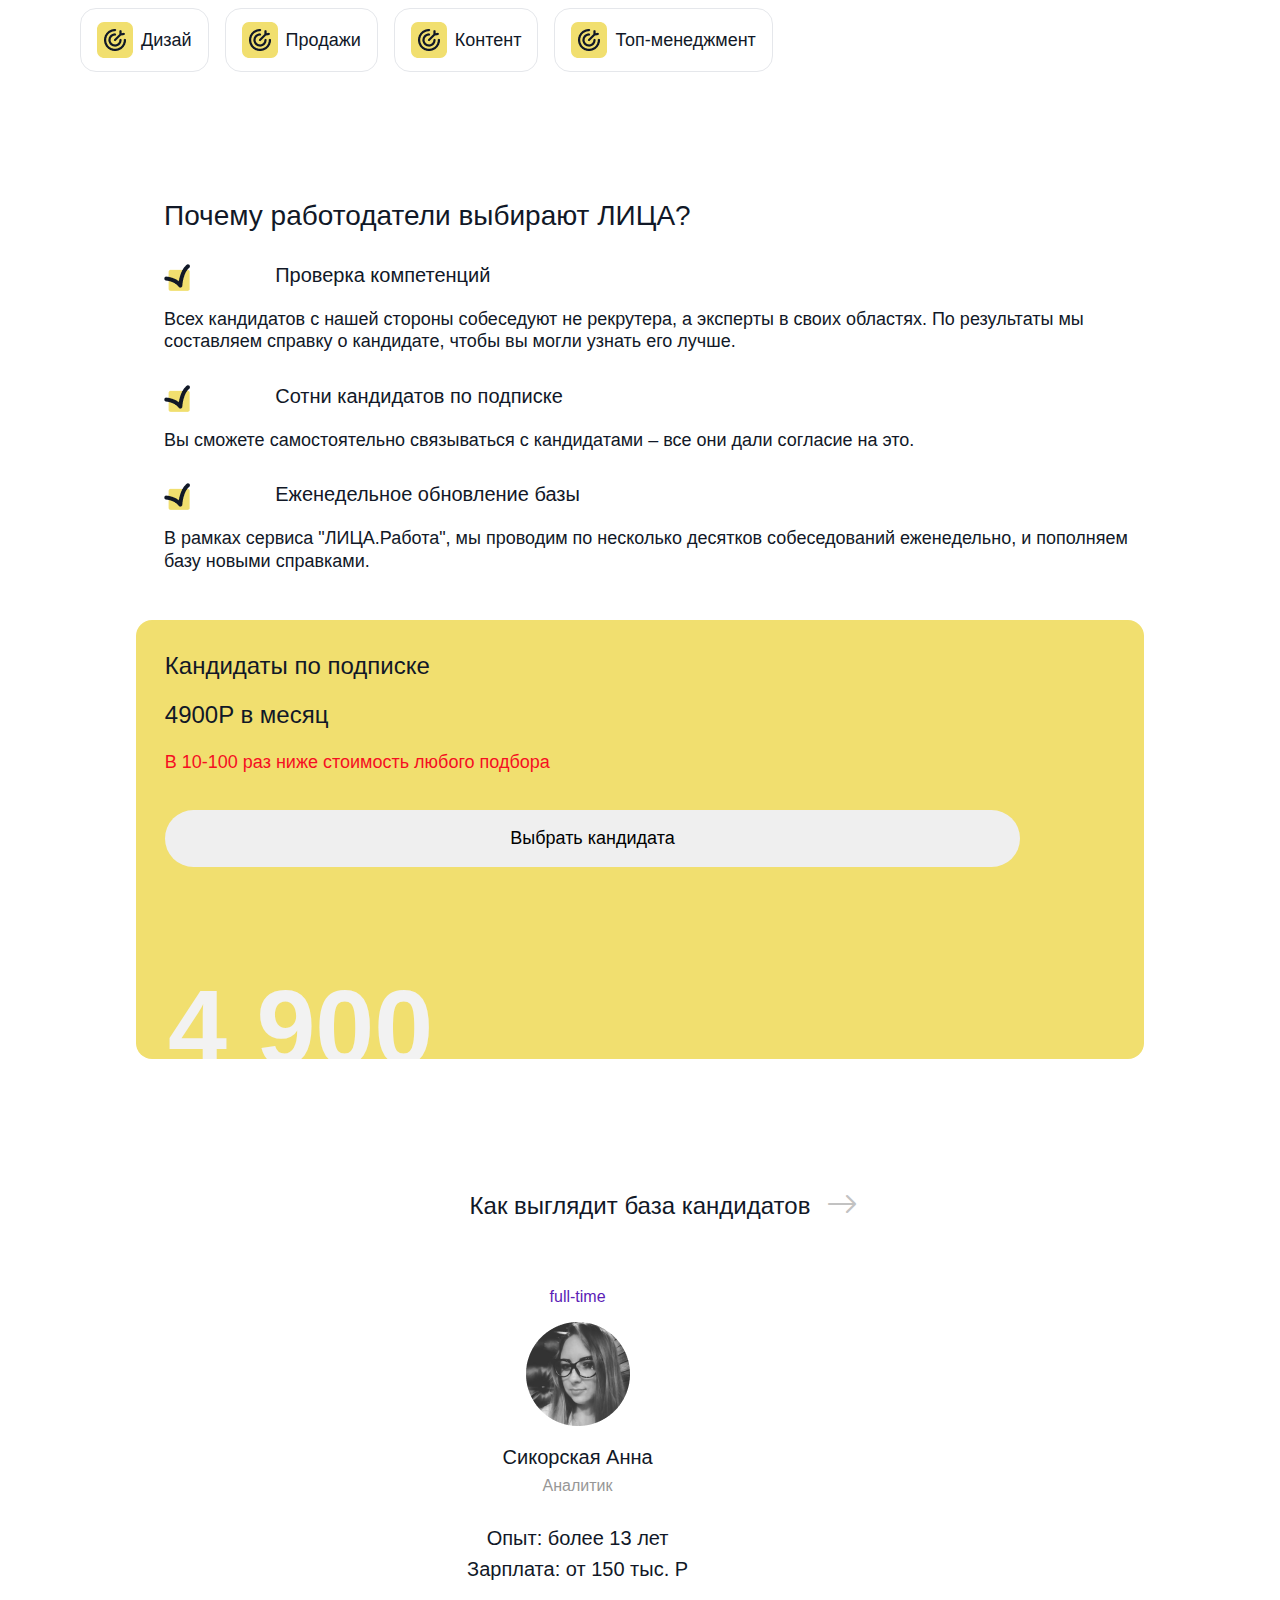
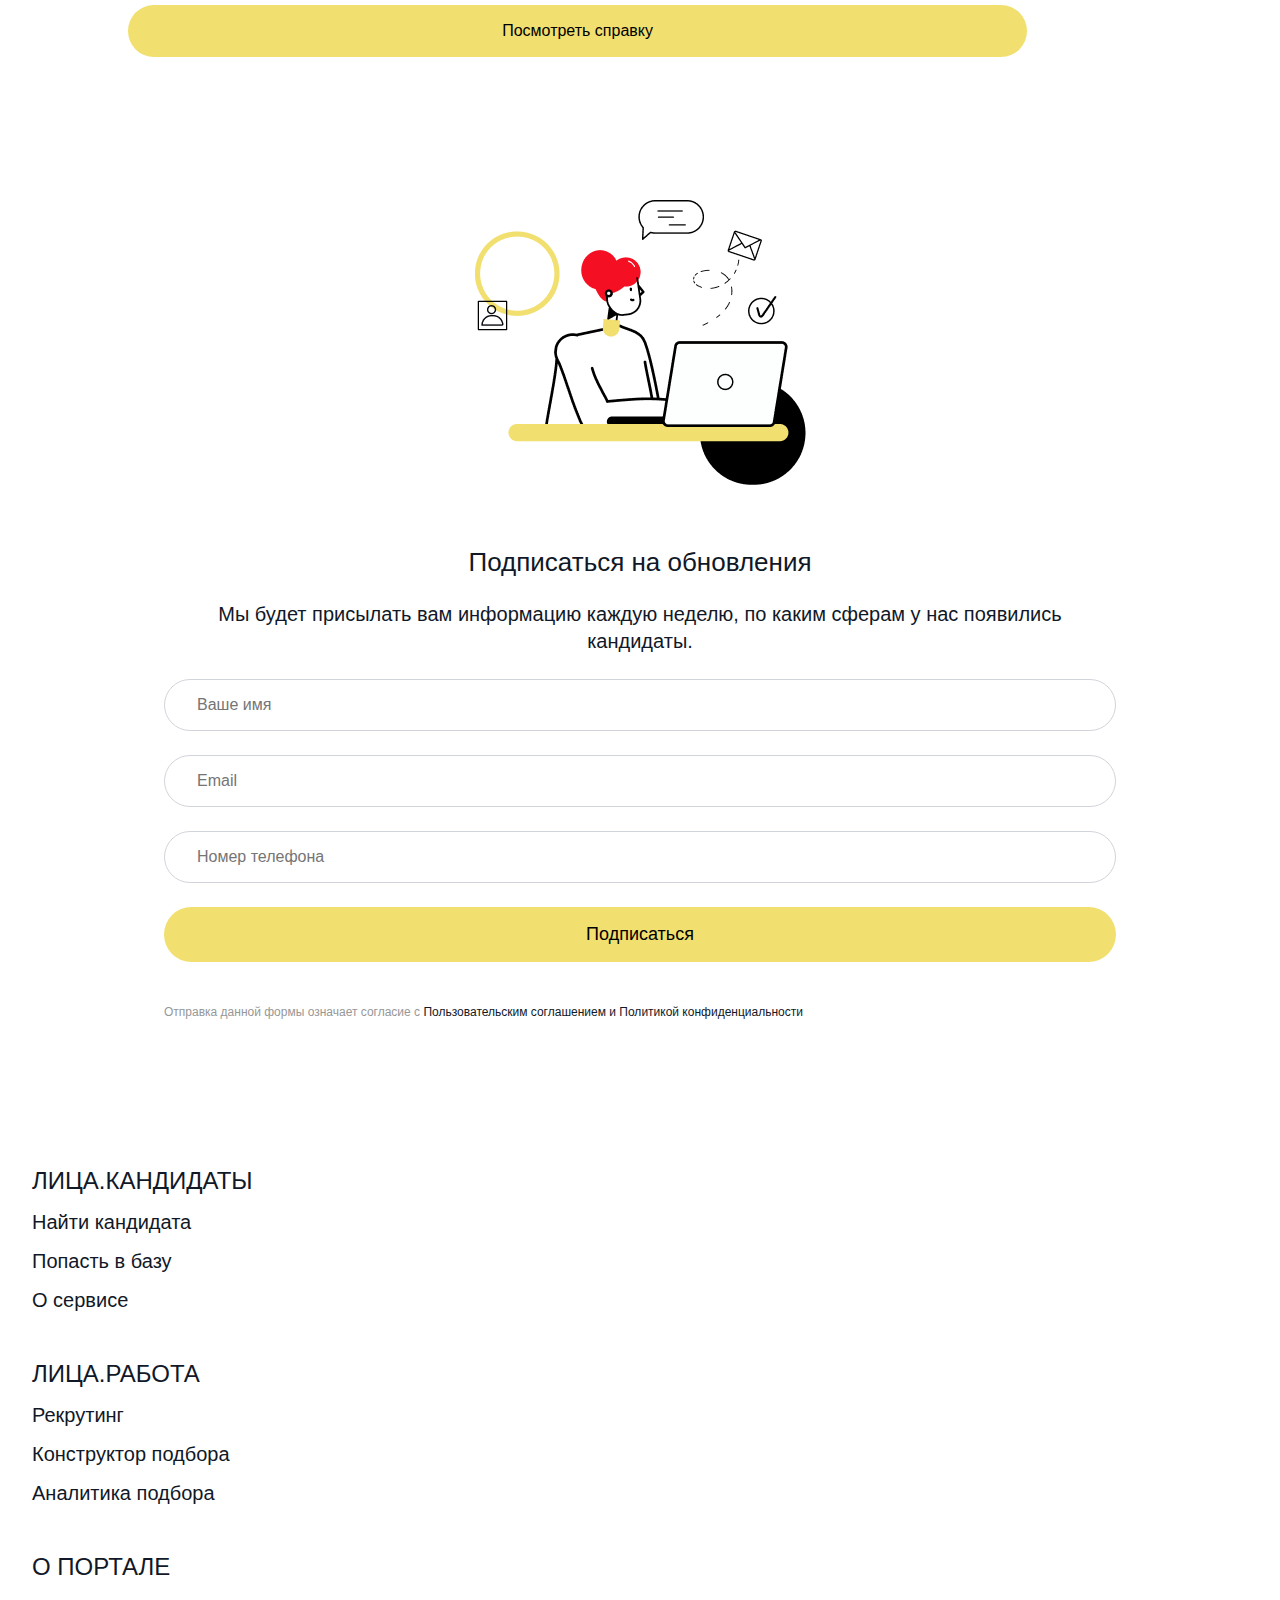
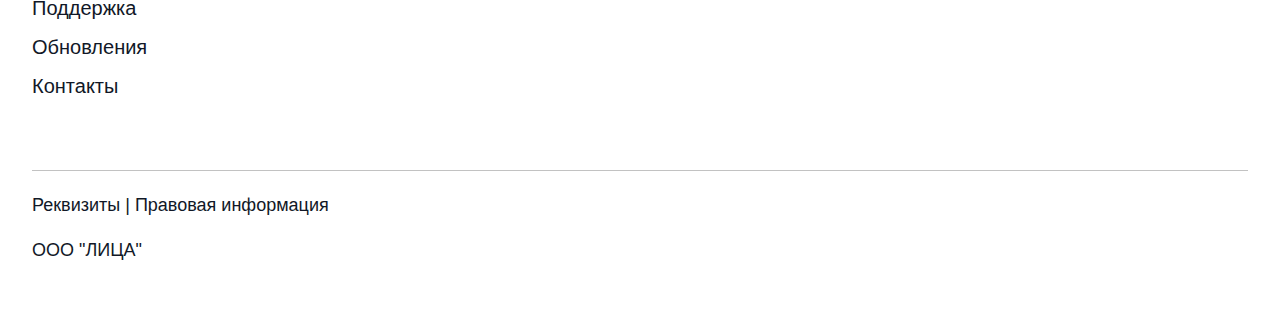
==== commit 093df7b1: "return" ====
--- a/index.html
+++ b/index.html
@@ -14,7 +14,7 @@
 <body>
 
     <header class="sticky__header">
-        <img src="./img/logo.png" alt="">
+        <a href="./index.html"><img src="./img/logo.png" alt=""></a>
         <div class="sticky__header--search">
             <i class="bi bi-search"></i>
             <input type="text" placeholder="Поиск">
@@ -36,46 +36,6 @@
         </article>
     </section>
 
-    <!-- PopUp Menu -->
-    <div class="popUpMenu">
-        <header>
-            <img src="./img/logo.png" alt="">
-            <div class="sticky__header--menu">
-                <div class="menu--item"></div>
-            </div>
-        </header>
-        <div class="popUpMenu__search">
-            <i class="bi bi-search"></i>
-            <input type="text" placeholder="Поиск">
-        </div>
-
-        <div class="popUpMenu__mergeList">
-            <ul>
-                <li class="head-item" id="markets">Маркетинг</li>
-                <ul class="markets"></ul>
-                <li class="head-item" id="backeEnd">Backend-разработчик</li>
-                <ul class="backeEnd"></ul>
-                <li class="head-item" id="disign">Дизайнеры</li>
-                <ul class="disign"></ul>
-                <li class="head-item" id="manage">Менеджеры по продажам</li>
-                <ul class="manage"></ul>
-                <li class="head-item">Пункт 1</li>
-                <li class="head-item">Пункт 2</li>
-                <li class="head-item">Пункт 3</li>
-            </ul>
-        </div>
-
-        <span class="show--more">Еще <span><i class="bi bi-caret-down"></i></span></span>
-
-        <ul class="popUpMenu__list">
-            <li><a href="#">Найти кандидата</a></li>
-            <li><a href="#">Попасть в базу</a></li>
-            <li><a href="#">О сервисе</a></li>
-        </ul>
-        <button class="popUpMenu__open--btn">Войти</button>
-
-        <h4 class="popUpMenu__regLink">Еще нет аккаунта?<a class="popUpMenu__reg--btn"> Зарегистрироваться</a></h4>
-    </div>
 
     <!-- Chouse direction section -->
     <section class="direction">
@@ -244,7 +204,7 @@
     <section class="footer">
         <ul class="footer__candidates">
             <li class="footer__candidates--item head">Лица.Кандидаты</li>
-            <li class="footer__candidates--item"><a href="#">Найти кандидата</a></li>
+            <li class="footer__candidates--item"><a href="./search.html">Найти кандидата</a></li>
             <li class="footer__candidates--item"><a href="#">Попасть в базу</a></li>
             <li class="footer__candidates--item"><a href="#">О сервисе</a></li>
         </ul>
--- a/css/main.css
+++ b/css/main.css
@@ -160,7 +160,7 @@
   align-items: center;
   width: 100%;
 }
-.popUpMenu header .sticky__header--menu {
+.popUpMenu header .popUpMenu--menu {
   position: absolute;
   width: 1.8rem;
   height: 1.8rem;
@@ -171,14 +171,14 @@
   align-items: center;
   cursor: pointer;
 }
-.popUpMenu header .sticky__header--menu--item {
+.popUpMenu header .popUpMenu--menu--item {
   background: #111827;
   width: 70%;
   height: 3px;
   border-radius: 3px;
   visibility: hidden;
 }
-.popUpMenu header .sticky__header--menu::after {
+.popUpMenu header .popUpMenu--menu::after {
   content: "";
   background: #111827;
   width: 100%;
@@ -187,7 +187,7 @@
   transform: rotate(45deg);
   transform: rotate(45deg) translateY(-1px) translateX(-1px);
 }
-.popUpMenu header .sticky__header--menu::before {
+.popUpMenu header .popUpMenu--menu::before {
   content: "";
   background: #111827;
   width: 100%;
@@ -195,10 +195,10 @@
   border-radius: 3px;
   transform: rotate(-45deg) translateY(12px) translateX(-12px);
 }
-.popUpMenu header .sticky__header--menu:hover::before {
+.popUpMenu header .popUpMenu--menu:hover::before {
   background: #626262;
 }
-.popUpMenu header .sticky__header--menu:hover::after {
+.popUpMenu header .popUpMenu--menu:hover::after {
   background: #626262;
 }
 .popUpMenu__search {
@@ -353,6 +353,7 @@
   font-size: 20px;
   font-weight: 300;
   padding: 3rem 2rem;
+  background: #fff;
 }
 .footer ul {
   margin-bottom: 2rem;
@@ -740,6 +741,29 @@
   background: #F1DF6F;
 }
 
+.arrange h3 {
+  display: flex;
+  gap: 1rem;
+  width: 100%;
+  line-height: 1.8rem;
+  padding: 0 1.5rem;
+}
+
+.activate form {
+  display: grid;
+  grid-template-columns: 10% 90%;
+  gap: 1rem;
+}
+.activate form label {
+  font-size: 20px;
+}
+.activate form label span {
+  font-size: 24px;
+}
+.activate button {
+  width: 80%;
+}
+
 .user {
   display: flex;
   gap: 1.5rem;
@@ -787,10 +811,16 @@
   border: 1px solid #F1DF6F;
   background: #fff;
 }
-.user a {
+.user pre {
+  font-size: 20px;
+  font-weight: 600;
+  line-height: 2rem;
+}
+.user p {
   color: #F50F22;
   font-size: 20px;
   text-decoration: underline;
+  cursor: pointer;
 }
 
 .history {
@@ -850,6 +880,240 @@
   background: #fff;
 }
 
+.list {
+  margin-top: 5rem;
+}
+.list h2 {
+  line-height: 2rem;
+  text-align: left;
+}
+.list h3 {
+  text-align: right;
+  cursor: pointer;
+}
+.list__filter {
+  display: flex;
+  flex-direction: column;
+  align-items: center;
+}
+.list__filter--btn {
+  margin-top: 1rem;
+  width: 70%;
+  border: 1px solid #F1DF6F;
+}
+.list__candidates {
+  margin-top: 4rem;
+  display: grid;
+  grid-template-columns: 1fr 1fr;
+  gap: 2rem;
+  row-gap: 3rem;
+  height: 40rem;
+  overflow: hidden;
+}
+.list__candidates article {
+  display: flex;
+  flex-direction: column;
+  align-items: center;
+  gap: 0.5rem;
+}
+.list__candidates article h3 {
+  font-size: 12px;
+  color: #5B21B6;
+}
+.list__candidates article h3 span {
+  color: #92400E;
+}
+.list__candidates article div {
+  width: 80px;
+  height: 80px;
+  display: flex;
+  justify-content: center;
+}
+.list__candidates article h2 {
+  font-size: 18px;
+}
+.list__candidates article h5 {
+  font-size: 14px;
+  color: #979797;
+}
+.list__candidates article h4 {
+  font-size: 16px;
+}
+.list__candidates article a {
+  background: #F1DF6F;
+  padding: 0.5rem 2rem;
+  margin-top: 2rem;
+  font-size: 18px;
+  border-radius: 2rem;
+}
+
+.filter {
+  display: flex;
+  flex-direction: column;
+  align-items: center;
+  margin-top: 7rem;
+  gap: 2rem;
+}
+.filter__buttons {
+  width: 80%;
+  display: flex;
+  justify-content: space-between;
+}
+.filter__inputs {
+  display: flex;
+  flex-direction: column;
+  gap: 1rem;
+}
+.filter__inputs div {
+  display: flex;
+  justify-content: space-between;
+}
+.filter__inputs div input {
+  padding: 15px 20px;
+  width: 45%;
+  border-radius: 20px;
+  border: 1px solid gray;
+  outline: none;
+}
+.filter form {
+  width: 100%;
+  line-height: 1.5rem;
+}
+.filter form input {
+  accent-color: #F1DF6F;
+}
+.filter__submit {
+  background: #F1DF6F;
+  width: 100%;
+}
+.filter__submit:hover {
+  background: transparent;
+}
+
+.title {
+  position: relative;
+  width: 100%;
+  margin-left: 4rem;
+  font-size: 20px;
+  margin-top: 7rem;
+}
+
+.person__action {
+  width: 100%;
+  display: flex;
+  justify-content: space-between;
+}
+.person .history {
+  margin-top: 2rem;
+  display: none;
+}
+.person .history div h1 {
+  color: #000;
+}
+.person .history div h2 {
+  color: #000;
+}
+.person__info {
+  display: grid;
+  grid-template-columns: 20% 80%;
+  -moz-column-gap: 2rem;
+       column-gap: 2rem;
+  row-gap: 1rem;
+  margin-top: 2rem;
+}
+.person__info img {
+  width: 80px;
+  grid-row: 1/span 2;
+}
+.person__contact {
+  display: flex;
+  flex-direction: column;
+  margin-top: 2rem;
+  gap: 1rem;
+}
+.person__contact h2 {
+  font-size: 18px;
+}
+.person__contact h2 span {
+  color: #5B21B6;
+  font-size: 12px;
+}
+.person__contact h3 {
+  font-size: 18px;
+}
+.person__contact__form {
+  display: flex;
+  flex-direction: column;
+  width: 100%;
+  gap: 2rem;
+}
+.person__contact__form--phone {
+  font-size: 18px;
+  border: 1px solid #c2c2c2;
+  color: gray;
+  padding: 1rem 1.5rem;
+  border-radius: 1.5rem;
+}
+.person__contact__form a {
+  text-align: center;
+  background-color: #F1DF6F;
+  padding: 1rem 1.5rem;
+  border-radius: 1.5rem;
+  font-size: 18px;
+}
+
+.portfolio {
+  display: flex;
+  flex-direction: column;
+  gap: 2rem;
+}
+.portfolio div {
+  display: flex;
+  flex-direction: column;
+  gap: 0.5rem;
+}
+.portfolio div h1 {
+  font-size: 24px;
+}
+.portfolio div a {
+  font-size: 20px;
+  color: #F50F22;
+}
+.portfolio__link {
+  width: 100%;
+  text-align: center;
+  border: 1px solid #F1DF6F;
+  padding: 1rem 2rem;
+  border-radius: 2rem;
+  font-size: 18px;
+}
+.portfolio__link:hover {
+  border: 1px solid transparent;
+  background-color: #F1DF6F;
+}
+.portfolio .center-link {
+  background-color: #F1DF6F;
+  border: 1px solid transparent;
+}
+.portfolio .center-link:hover {
+  border: 1px solid #F1DF6F;
+  background-color: transparent;
+}
+
+.more-info {
+  display: flex;
+  flex-direction: column;
+  gap: 2rem;
+}
+.more-info button {
+  display: flex;
+  justify-content: space-between;
+  font-size: 22px;
+  text-align: left;
+  padding: 1rem 0rem;
+  background-color: transparent;
+}
+
 body {
   display: flex;
   flex-direction: column;
